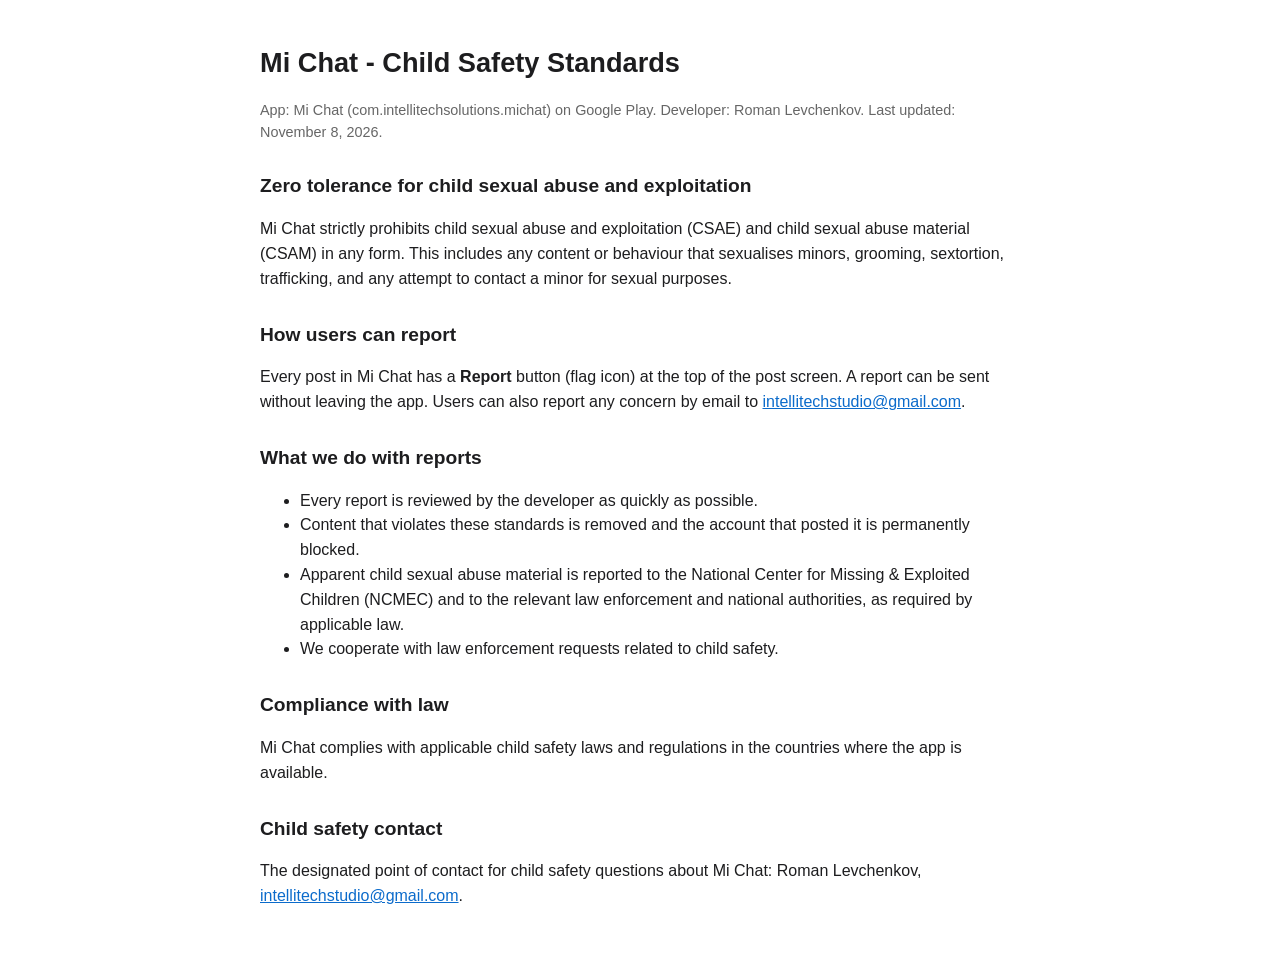
==== michat/child-safety.html @ 2a56e36d "Add Mi Chat child safety standards page Co-Authored-By: Claude Opus 5.5 <noreply@anthropic.com>" ====
<!doctype html>
<html lang="en">
<head>
<meta charset="utf-8">
<meta name="viewport" content="width=device-width, initial-scale=1">
<title>Mi Chat - Child Safety Standards</title>
<style>
  body { font-family: -apple-system, BlinkMacSystemFont, "Segoe UI", Roboto, Arial, sans-serif; max-width: 760px; margin: 0 auto; padding: 24px 16px 48px; line-height: 1.55; color: #1d1d1f; background: #fff; }
  h1 { font-size: 1.7rem; margin-bottom: 4px; }
  h2 { font-size: 1.2rem; margin-top: 28px; }
  .meta { color: #666; font-size: 0.9rem; }
  a { color: #0b6bcb; }
</style>
</head>
<body>
<h1>Mi Chat - Child Safety Standards</h1>
<p class="meta">App: Mi Chat (com.intellitechsolutions.michat) on Google Play. Developer: Roman Levchenkov. Last updated: November 8, 2026.</p>

<h2>Zero tolerance for child sexual abuse and exploitation</h2>
<p>Mi Chat strictly prohibits child sexual abuse and exploitation (CSAE) and child sexual abuse material (CSAM) in any form. This includes any content or behaviour that sexualises minors, grooming, sextortion, trafficking, and any attempt to contact a minor for sexual purposes.</p>

<h2>How users can report</h2>
<p>Every post in Mi Chat has a <strong>Report</strong> button (flag icon) at the top of the post screen. A report can be sent without leaving the app. Users can also report any concern by email to <a href="mailto:intellitechstudio@gmail.com">intellitechstudio@gmail.com</a>.</p>

<h2>What we do with reports</h2>
<ul>
  <li>Every report is reviewed by the developer as quickly as possible.</li>
  <li>Content that violates these standards is removed and the account that posted it is permanently blocked.</li>
  <li>Apparent child sexual abuse material is reported to the National Center for Missing &amp; Exploited Children (NCMEC) and to the relevant law enforcement and national authorities, as required by applicable law.</li>
  <li>We cooperate with law enforcement requests related to child safety.</li>
</ul>

<h2>Compliance with law</h2>
<p>Mi Chat complies with applicable child safety laws and regulations in the countries where the app is available.</p>

<h2>Child safety contact</h2>
<p>The designated point of contact for child safety questions about Mi Chat: Roman Levchenkov, <a href="mailto:intellitechstudio@gmail.com">intellitechstudio@gmail.com</a>.</p>
</body>
</html>
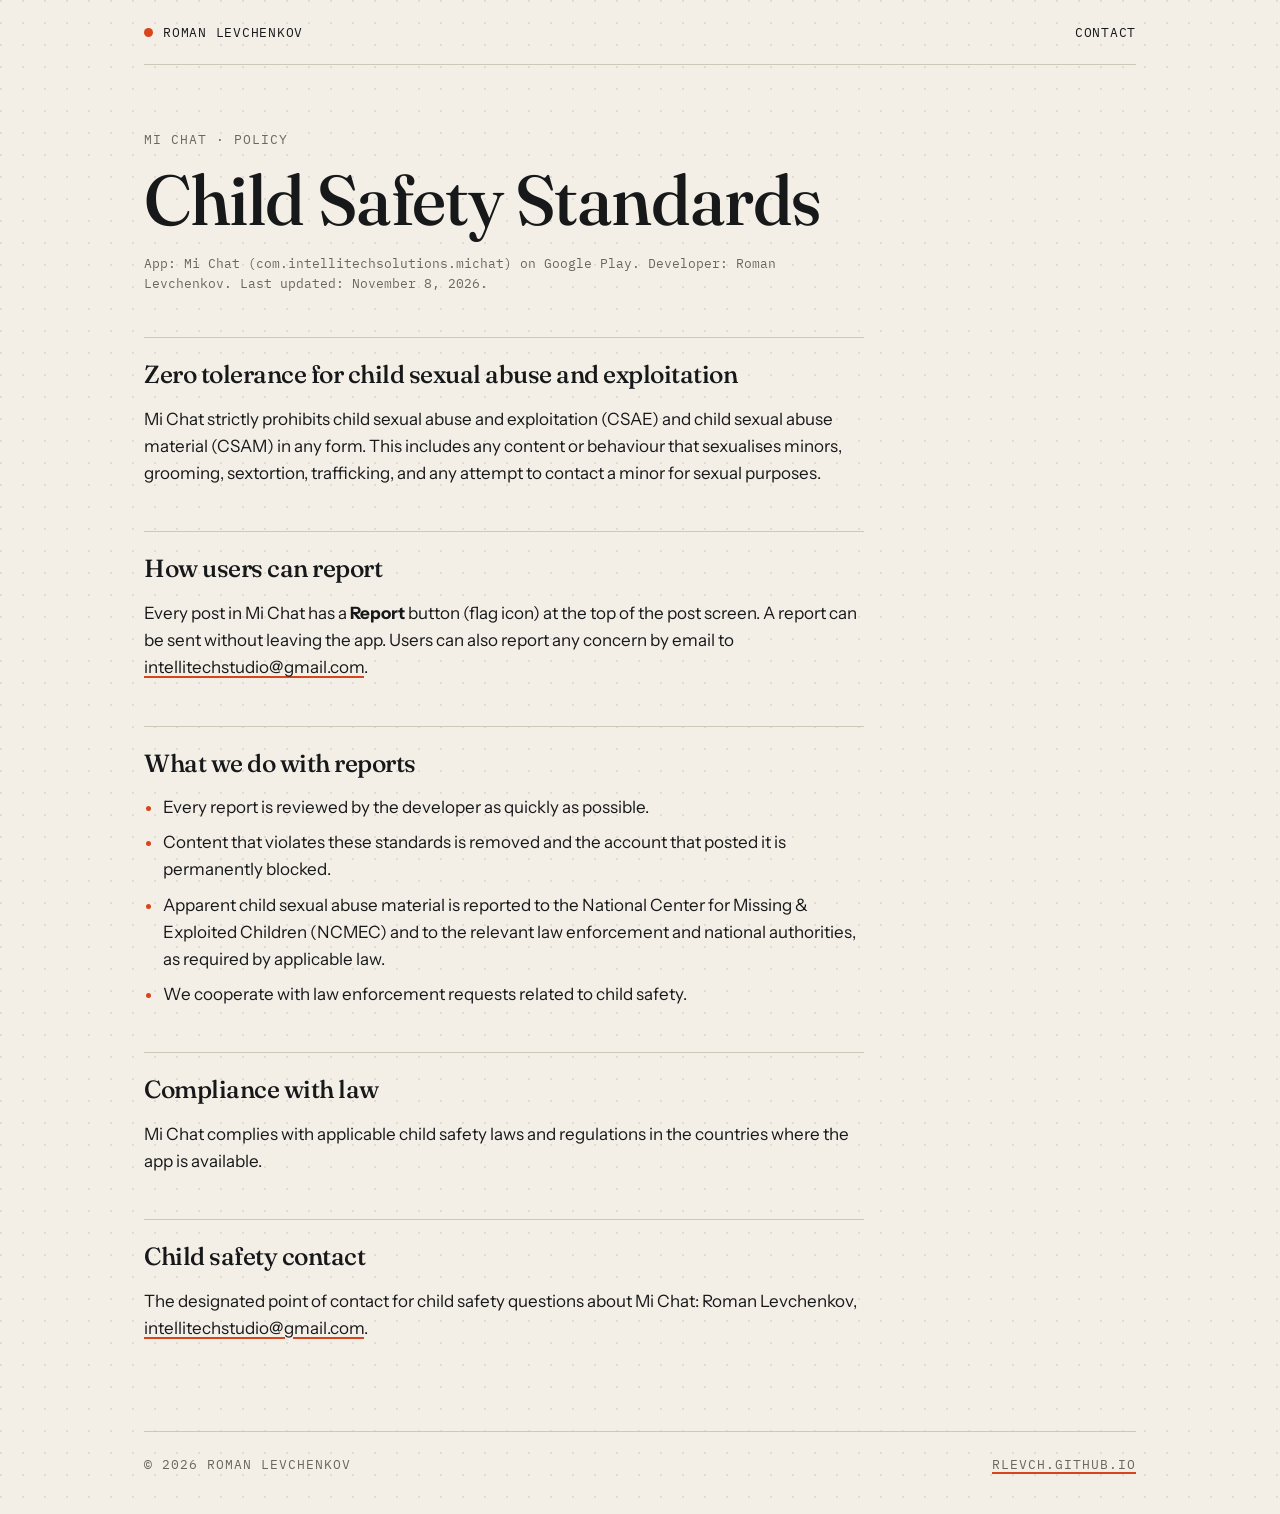
==== commit 78a204ff: "Replace tutorial page with developer landing page, restyle Mi Chat policy Co-Authored-By: Claude Fab" ====
--- a/michat/child-safety.html
+++ b/michat/child-safety.html
@@ -4,17 +4,21 @@
 <meta charset="utf-8">
 <meta name="viewport" content="width=device-width, initial-scale=1">
 <title>Mi Chat - Child Safety Standards</title>
-<style>
-  body { font-family: -apple-system, BlinkMacSystemFont, "Segoe UI", Roboto, Arial, sans-serif; max-width: 760px; margin: 0 auto; padding: 24px 16px 48px; line-height: 1.55; color: #1d1d1f; background: #fff; }
-  h1 { font-size: 1.7rem; margin-bottom: 4px; }
-  h2 { font-size: 1.2rem; margin-top: 28px; }
-  .meta { color: #666; font-size: 0.9rem; }
-  a { color: #0b6bcb; }
-</style>
+<link rel="preconnect" href="https://fonts.googleapis.com">
+<link rel="preconnect" href="https://fonts.gstatic.com" crossorigin>
+<link href="https://fonts.googleapis.com/css2?family=Fraunces:ital,opsz,wght@0,9..144,400;0,9..144,500;1,9..144,400&family=IBM+Plex+Mono:wght@400;500&family=Instrument+Sans:wght@400;500&display=swap" rel="stylesheet">
+<link rel="stylesheet" href="../styles/site.css">
 </head>
 <body>
-<h1>Mi Chat - Child Safety Standards</h1>
-<p class="meta">App: Mi Chat (com.intellitechsolutions.michat) on Google Play. Developer: Roman Levchenkov. Last updated: November 8, 2026.</p>
+<div class="wrap">
+  <header class="top">
+    <a href="../"><span class="dot"></span>Roman Levchenkov</a>
+    <a href="mailto:intellitechstudio@gmail.com">Contact</a>
+  </header>
+  <main class="doc">
+<div class="label">Mi Chat &middot; Policy</div>
+<h1>Child Safety Standards</h1>
+<p class="label" style="text-transform:none;letter-spacing:0">App: Mi Chat (com.intellitechsolutions.michat) on Google Play. Developer: Roman Levchenkov. Last updated: November 8, 2026.</p>
 
 <h2>Zero tolerance for child sexual abuse and exploitation</h2>
 <p>Mi Chat strictly prohibits child sexual abuse and exploitation (CSAE) and child sexual abuse material (CSAM) in any form. This includes any content or behaviour that sexualises minors, grooming, sextortion, trafficking, and any attempt to contact a minor for sexual purposes.</p>
@@ -35,5 +39,11 @@
 
 <h2>Child safety contact</h2>
 <p>The designated point of contact for child safety questions about Mi Chat: Roman Levchenkov, <a href="mailto:intellitechstudio@gmail.com">intellitechstudio@gmail.com</a>.</p>
+  </main>
+  <footer class="foot label">
+    <span>&copy; 2026 Roman Levchenkov</span>
+    <a href="../">rlevch.github.io</a>
+  </footer>
+</div>
 </body>
 </html>
--- a/styles/site.css
+++ b/styles/site.css
@@ -0,0 +1,70 @@
+:root {
+  --paper: #f3efe6;
+  --ink: #17181a;
+  --muted: #6b675e;
+  --rule: #cfc8b8;
+  --accent: #d6451b;
+  --card: #fbf9f3;
+  --display: "Fraunces", Georgia, serif;
+  --body: "Instrument Sans", "Helvetica Neue", sans-serif;
+  --mono: "IBM Plex Mono", ui-monospace, monospace;
+}
+@media (prefers-color-scheme: dark) {
+  :root { --paper: #141412; --ink: #efeadd; --muted: #9a9486; --rule: #34322c; --accent: #ff6a3d; --card: #1b1b18; }
+}
+* { box-sizing: border-box; }
+html { -webkit-text-size-adjust: 100%; }
+body {
+  margin: 0; background: var(--paper); color: var(--ink);
+  font-family: var(--body); font-size: 17px; line-height: 1.6;
+  background-image: radial-gradient(circle at 1px 1px, color-mix(in srgb, var(--ink) 9%, transparent) 1px, transparent 0);
+  background-size: 22px 22px;
+}
+a { color: inherit; text-decoration-color: var(--accent); text-underline-offset: 3px; text-decoration-thickness: 1.5px; }
+a:hover { color: var(--accent); }
+.wrap { max-width: 1040px; margin: 0 auto; padding: 0 24px; }
+.top {
+  display: flex; justify-content: space-between; align-items: center; gap: 16px;
+  padding: 22px 0; border-bottom: 1px solid var(--rule);
+  font-family: var(--mono); font-size: 12.5px; letter-spacing: .06em; text-transform: uppercase;
+}
+.top a { text-decoration: none; }
+.dot { display: inline-block; width: 9px; height: 9px; border-radius: 50%; background: var(--accent); margin-right: 10px; }
+.label { font-family: var(--mono); font-size: 12.5px; letter-spacing: .08em; text-transform: uppercase; color: var(--muted); }
+h1, h2 { font-family: var(--display); font-weight: 500; letter-spacing: -.02em; margin: 0; line-height: 1.15; }
+.hero { padding: 84px 0 72px; }
+.hero h1 { font-size: clamp(3rem, 11vw, 8.2rem); line-height: .92; margin-top: 18px; }
+.hero h1 em { font-style: italic; color: var(--accent); font-weight: 400; }
+.hero p { max-width: 34em; font-size: 1.15rem; margin: 30px 0 0; color: var(--muted); }
+.section { border-top: 1px solid var(--rule); padding: 40px 0 56px; display: grid; grid-template-columns: 200px 1fr; gap: 24px; }
+.apps { list-style: none; margin: 0; padding: 0; }
+.apps li { border-bottom: 1px solid var(--rule); }
+.apps li:first-child { border-top: 1px solid var(--rule); }
+.apps a {
+  display: grid; grid-template-columns: 3.2em 1fr auto; align-items: baseline; gap: 12px;
+  padding: 20px 6px; text-decoration: none; transition: background .2s, padding .2s;
+}
+.apps a:hover { background: var(--card); padding-left: 16px; color: var(--ink); }
+.apps .n { font-family: var(--mono); font-size: 12.5px; color: var(--muted); }
+.apps .t { font-family: var(--display); font-size: clamp(1.5rem, 4vw, 2.2rem); line-height: 1.1; }
+.apps .d { display: block; font-family: var(--body); font-size: .95rem; color: var(--muted); margin-top: 4px; }
+.apps .go { font-family: var(--mono); font-size: 12.5px; text-transform: uppercase; letter-spacing: .06em; color: var(--accent); white-space: nowrap; }
+.mail { font-family: var(--display); font-size: clamp(1.4rem, 4.6vw, 2.6rem); word-break: break-word; }
+.foot { border-top: 1px solid var(--rule); padding: 22px 0 40px; display: flex; justify-content: space-between; flex-wrap: wrap; gap: 10px; }
+/* document pages */
+.doc { padding: 64px 0 72px; max-width: 720px; }
+.doc h1 { font-size: clamp(2.4rem, 7vw, 4.4rem); line-height: 1; margin: 16px 0 18px; }
+.doc h2 { font-size: 1.55rem; margin: 44px 0 10px; padding-top: 22px; border-top: 1px solid var(--rule); }
+.doc ul { padding-left: 1.1em; }
+.doc li { margin: 8px 0; }
+.doc li::marker { color: var(--accent); }
+.rise { animation: rise .7s cubic-bezier(.2,.7,.2,1) both; }
+.rise.d1 { animation-delay: .08s; } .rise.d2 { animation-delay: .18s; } .rise.d3 { animation-delay: .28s; }
+@keyframes rise { from { opacity: 0; transform: translateY(18px); } to { opacity: 1; transform: none; } }
+@media (prefers-reduced-motion: reduce) { .rise { animation: none; } }
+@media (max-width: 700px) {
+  .section { grid-template-columns: 1fr; gap: 14px; padding: 30px 0 40px; }
+  .hero { padding: 52px 0 48px; }
+  .apps a { grid-template-columns: 2.4em 1fr; }
+  .apps .go { grid-column: 2; }
+}
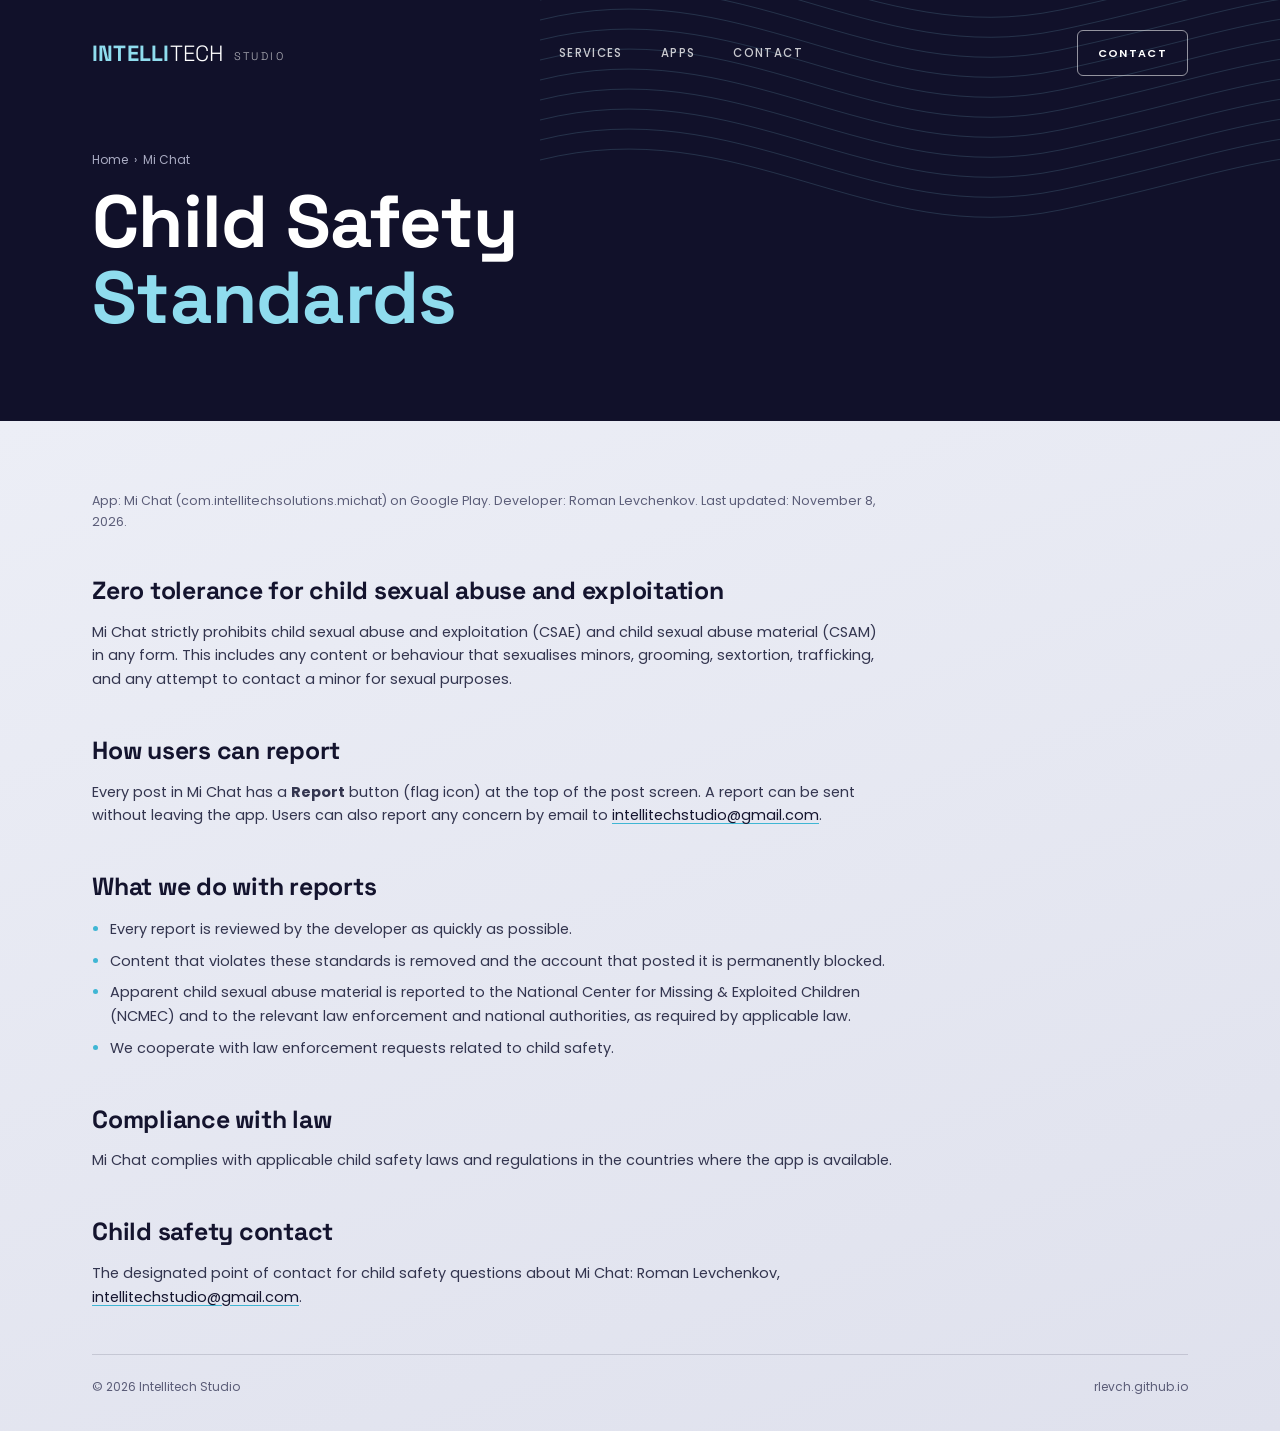
==== commit 0d1bbf2a: "Redesign as Intellitech Studio site in WaveNet-inspired style Co-Authored-By: Claude Fable 5.2 <nore" ====
--- a/michat/child-safety.html
+++ b/michat/child-safety.html
@@ -6,19 +6,31 @@
 <title>Mi Chat - Child Safety Standards</title>
 <link rel="preconnect" href="https://fonts.googleapis.com">
 <link rel="preconnect" href="https://fonts.gstatic.com" crossorigin>
-<link href="https://fonts.googleapis.com/css2?family=Fraunces:ital,opsz,wght@0,9..144,400;0,9..144,500;1,9..144,400&family=IBM+Plex+Mono:wght@400;500&family=Instrument+Sans:wght@400;500&display=swap" rel="stylesheet">
+<link href="https://fonts.googleapis.com/css2?family=Poppins:wght@400;500;600&family=Space+Grotesk:ital,wght@0,300;0,500;0,700&display=swap" rel="stylesheet">
 <link rel="stylesheet" href="../styles/site.css">
 </head>
 <body>
-<div class="wrap">
-  <header class="top">
-    <a href="../"><span class="dot"></span>Roman Levchenkov</a>
-    <a href="mailto:intellitechstudio@gmail.com">Contact</a>
-  </header>
+<section class="pagehead">
+  <div class="wrap">
+    <header class="nav">
+      <a class="logo" href="../"><b>Intelli</b>tech <span>Studio</span></a>
+      <nav class="links">
+        <a href="../#services">Services</a>
+        <a href="../#apps">Apps</a>
+        <a href="../#contact">Contact</a>
+      </nav>
+      <a class="btn plain" href="mailto:intellitechstudio@gmail.com">Contact</a>
+    </header>
+    <div class="title">
+      <div class="crumbs"><a href="../">Home</a> &nbsp;&rsaquo;&nbsp; Mi Chat</div>
+      <h1>Child Safety<br><span class="cy">Standards</span></h1>
+    </div>
+  </div>
+</section>
+<div class="lightband">
+  <div class="wrap">
   <main class="doc">
-<div class="label">Mi Chat &middot; Policy</div>
-<h1>Child Safety Standards</h1>
-<p class="label" style="text-transform:none;letter-spacing:0">App: Mi Chat (com.intellitechsolutions.michat) on Google Play. Developer: Roman Levchenkov. Last updated: November 8, 2026.</p>
+<p class="meta">App: Mi Chat (com.intellitechsolutions.michat) on Google Play. Developer: Roman Levchenkov. Last updated: November 8, 2026.</p>
 
 <h2>Zero tolerance for child sexual abuse and exploitation</h2>
 <p>Mi Chat strictly prohibits child sexual abuse and exploitation (CSAE) and child sexual abuse material (CSAM) in any form. This includes any content or behaviour that sexualises minors, grooming, sextortion, trafficking, and any attempt to contact a minor for sexual purposes.</p>
@@ -40,10 +52,10 @@
 <h2>Child safety contact</h2>
 <p>The designated point of contact for child safety questions about Mi Chat: Roman Levchenkov, <a href="mailto:intellitechstudio@gmail.com">intellitechstudio@gmail.com</a>.</p>
   </main>
-  <footer class="foot label">
-    <span>&copy; 2026 Roman Levchenkov</span>
-    <a href="../">rlevch.github.io</a>
+  <footer>
+    <div class="copy"><span>&copy; 2026 Intellitech Studio</span><a href="../">rlevch.github.io</a></div>
   </footer>
+  </div>
 </div>
 </body>
 </html>
--- a/styles/site.css
+++ b/styles/site.css
@@ -1,70 +1,151 @@
+/* Visual style adapted from the free "WaveNet - IT Solutions & Technology" template by Peterdraw (UI8 freebies). */
 :root {
-  --paper: #f3efe6;
-  --ink: #17181a;
-  --muted: #6b675e;
-  --rule: #cfc8b8;
-  --accent: #d6451b;
-  --card: #fbf9f3;
-  --display: "Fraunces", Georgia, serif;
-  --body: "Instrument Sans", "Helvetica Neue", sans-serif;
-  --mono: "IBM Plex Mono", ui-monospace, monospace;
-}
-@media (prefers-color-scheme: dark) {
-  :root { --paper: #141412; --ink: #efeadd; --muted: #9a9486; --rule: #34322c; --accent: #ff6a3d; --card: #1b1b18; }
+  --navy: #11112a;
+  --navy-2: #191a38;
+  --ink: #14142e;
+  --cyan: #8fdcee;
+  --light: #dfe1ed;
+  --light-2: #eceef6;
+  --card-a: #5a5b70;
+  --card-b: #34354d;
+  --muted: #a9abc2;
+  --muted-d: #5b5d78;
+  --display: "Space Grotesk", "Helvetica Neue", Arial, sans-serif;
+  --body: "Poppins", "Helvetica Neue", Arial, sans-serif;
+  --waves: url("data:image/svg+xml,%3Csvg xmlns='http://www.w3.org/2000/svg' width='900' height='520' viewBox='0 0 900 520' fill='none' stroke='%238fdcee' stroke-opacity='.16' stroke-width='1'%3E%3Cpath d='M0 60C200 10 330 150 520 110S800 20 900 90'/%3E%3Cpath d='M0 80C200 30 330 170 520 130S800 40 900 110'/%3E%3Cpath d='M0 100C200 50 330 190 520 150S800 60 900 130'/%3E%3Cpath d='M0 120C200 70 330 210 520 170S800 80 900 150'/%3E%3Cpath d='M0 140C200 90 330 230 520 190S800 100 900 170'/%3E%3Cpath d='M0 160C200 110 330 250 520 210S800 120 900 190'/%3E%3Cpath d='M0 180C200 130 330 270 520 230S800 140 900 210'/%3E%3Cpath d='M0 200C200 150 330 290 520 250S800 160 900 230'/%3E%3Cpath d='M0 220C200 170 330 310 520 270S800 180 900 250'/%3E%3Cpath d='M0 240C200 190 330 330 520 290S800 200 900 270'/%3E%3Cpath d='M0 260C200 210 330 350 520 310S800 220 900 290'/%3E%3Cpath d='M0 280C200 230 330 370 520 330S800 240 900 310'/%3E%3C/svg%3E");
 }
 * { box-sizing: border-box; }
-html { -webkit-text-size-adjust: 100%; }
-body {
-  margin: 0; background: var(--paper); color: var(--ink);
-  font-family: var(--body); font-size: 17px; line-height: 1.6;
-  background-image: radial-gradient(circle at 1px 1px, color-mix(in srgb, var(--ink) 9%, transparent) 1px, transparent 0);
-  background-size: 22px 22px;
+html { -webkit-text-size-adjust: 100%; scroll-behavior: smooth; }
+body { margin: 0; background: var(--navy); color: #fff; font-family: var(--body); font-size: 15.5px; line-height: 1.65; }
+a { color: inherit; text-decoration: none; }
+.wrap { max-width: 1160px; margin: 0 auto; padding: 0 32px; }
+h1, h2, h3 { font-family: var(--display); font-weight: 700; margin: 0; letter-spacing: -.01em; }
+em { font-style: italic; font-weight: 300; }
+.cy { color: var(--cyan); }
+
+/* decorative 3D shapes */
+.ball { position: absolute; border-radius: 50%; background: radial-gradient(circle at 32% 28%, #fff 0, #e9eaf2 38%, #9ea1b8 100%); box-shadow: 0 10px 24px rgba(0,0,0,.28); }
+.ring { position: absolute; width: 62px; height: 40px; border-radius: 50%; transform: rotate(-24deg);
+  background: radial-gradient(ellipse at 50% 50%, transparent 0 27%, #b9bccf 29%, #fff 46%, #eceef6 62%, #a3a6bd 100%); box-shadow: 0 12px 26px rgba(0,0,0,.3); }
+
+/* nav */
+.nav { display: flex; align-items: center; justify-content: space-between; padding: 30px 0; position: relative; z-index: 2; }
+.logo { font-family: var(--display); font-size: 22px; letter-spacing: .01em; font-weight: 300; text-transform: uppercase; }
+.logo b { font-weight: 700; color: var(--cyan); }
+.logo span { font-size: .5em; letter-spacing: .22em; opacity: .7; margin-left: .35em; vertical-align: .12em; }
+.nav .links { display: flex; gap: 38px; font-size: 11.5px; letter-spacing: .12em; text-transform: uppercase; font-weight: 500; }
+.nav .links a { opacity: .78; transition: opacity .2s, color .2s; }
+.nav .links a:hover { opacity: 1; color: var(--cyan); }
+.btn { display: inline-flex; align-items: center; gap: 22px; border: 1px solid rgba(255,255,255,.55); border-radius: 6px; padding: 13px 20px; font-size: 11px; letter-spacing: .12em; text-transform: uppercase; font-weight: 600; transition: background .2s, color .2s, border-color .2s; white-space: nowrap; }
+.btn::after { content: ""; width: 44px; height: 9px; background: linear-gradient(currentColor, currentColor) left center / 100% 1px no-repeat; clip-path: polygon(0 0, 100% 0, 100% 100%, 0 100%); -webkit-mask: linear-gradient(#000,#000); position: relative; }
+.btn.plain::after { display: none; }
+.btn:hover { background: var(--cyan); color: var(--ink); border-color: var(--cyan); }
+.btn.solid { background: #fff; color: var(--ink); border-color: #fff; }
+.btn.solid:hover { background: var(--cyan); border-color: var(--cyan); }
+.btn.dark { border-color: rgba(20,20,46,.55); color: var(--ink); }
+.btn.dark:hover { background: var(--ink); color: #fff; border-color: var(--ink); }
+
+/* hero */
+.hero { position: relative; overflow: hidden; background: var(--navy) var(--waves) right -60px top -40px / 900px auto no-repeat; }
+.hero .inner { position: relative; padding: 70px 0 110px; }
+.hero h1 { font-size: clamp(3rem, 9.2vw, 7.4rem); line-height: .98; text-transform: uppercase; letter-spacing: -.02em; }
+.hero h1 .o { display: inline-block; width: 1.02em; height: .69em; border: .085em solid #fff; border-radius: .26em; vertical-align: -.02em; margin: 0 .03em 0 .05em; }
+.hero h1 .l2 { display: block; }
+.hero .side { position: absolute; right: 0; top: 96px; width: 190px; font-size: 13px; line-height: 1.6; color: #d7d9ea; }
+.hero .side .btn { margin-top: 22px; }
+.belief { margin: 110px 0 0 9%; }
+.belief h2 { font-size: clamp(1.7rem, 4.2vw, 3rem); line-height: 1.22; }
+.belief .note { display: flex; align-items: center; justify-content: space-between; gap: 28px; margin-top: 46px; flex-wrap: wrap; }
+.belief .note p { margin: 0; max-width: 520px; padding-left: 22px; border-left: 3px solid var(--cyan); font-size: 13.5px; color: #d7d9ea; }
+
+/* services */
+.services { padding: 0 0 120px; position: relative; }
+.services h2, .head h2 { font-size: clamp(2rem, 4.6vw, 3.1rem); margin-bottom: 34px; }
+.grid { display: grid; grid-template-columns: repeat(3, 1fr); gap: 16px; }
+.svc { position: relative; min-height: 250px; padding: 28px 26px 26px; border-radius: 10px; background: linear-gradient(180deg, var(--card-a), var(--card-b)); display: flex; flex-direction: column; transition: background .25s, transform .25s, box-shadow .25s; }
+.svc:hover, .svc.on { background: var(--cyan); color: var(--ink); transform: translateY(-6px); box-shadow: 0 0 38px rgba(143,220,238,.45); }
+.svc svg { width: 44px; height: 44px; stroke: currentColor; fill: none; stroke-width: 1.4; }
+.svc h3 { font-size: 23px; line-height: 1.18; margin-top: auto; }
+.svc p { margin: 12px 0 0; font-size: 12.5px; line-height: 1.55; opacity: .86; }
+
+/* light section */
+.lightband { background: linear-gradient(160deg, var(--light-2), var(--light)); color: var(--ink); position: relative; overflow: hidden; }
+.apps { display: grid; grid-template-columns: 1.25fr 1fr; gap: 70px; align-items: center; padding: 120px 0; position: relative; }
+.stack { display: grid; grid-template-columns: 1fr 1fr; gap: 16px; }
+.app { display: flex; flex-direction: column; justify-content: space-between; min-height: 170px; padding: 26px 26px 24px; border-radius: 10px; background: rgba(255,255,255,.55); box-shadow: 0 18px 40px rgba(60,64,110,.10); font-family: var(--display); font-weight: 700; font-size: 24px; line-height: 1.15; transition: background .25s, color .25s, transform .25s; }
+.app small { display: block; font-family: var(--body); font-weight: 400; font-size: 12.5px; line-height: 1.5; color: var(--muted-d); margin-top: 10px; transition: color .25s; }
+.app .go { font-family: var(--body); font-size: 10.5px; letter-spacing: .12em; text-transform: uppercase; font-weight: 600; margin-top: 22px; }
+.app:hover { background: var(--ink); color: #fff; transform: translateY(-6px); }
+.app:hover small { color: var(--muted); }
+.app:nth-child(2) { margin-top: 56px; }
+.app:nth-child(3) { margin-top: -56px; }
+.head p { margin: 0 0 28px; font-size: 13.5px; color: var(--muted-d); max-width: 380px; }
+
+/* why */
+.why { padding: 110px 0; text-align: center; }
+.why h2 { font-size: clamp(2rem, 4.6vw, 3.1rem); margin-bottom: 60px; }
+.cols { display: grid; grid-template-columns: repeat(4, 1fr); gap: 34px; text-align: left; }
+.cols svg { width: 70px; height: 70px; stroke: var(--cyan); fill: none; stroke-width: .7; opacity: .9; }
+.cols h3 { font-size: 19px; margin: 22px 0 8px; text-transform: lowercase; }
+.cols p { margin: 0; font-size: 12.5px; color: #c9cbe0; }
+
+/* documents + cta + footer */
+.docs { padding: 100px 0 40px; }
+.docrow { display: flex; justify-content: space-between; align-items: center; gap: 24px; padding: 30px 30px; border-radius: 10px; background: rgba(255,255,255,.55); box-shadow: 0 18px 40px rgba(60,64,110,.10); transition: background .25s, color .25s; }
+.docrow b { font-family: var(--display); font-size: clamp(1.25rem, 3vw, 1.75rem); line-height: 1.2; }
+.docrow span { font-size: 12.5px; color: var(--muted-d); display: block; margin-top: 6px; transition: color .25s; }
+.docrow:hover { background: var(--ink); color: #fff; }
+.docrow:hover span { color: var(--muted); }
+.docrow i { font-style: normal; font-size: 26px; }
+.cta { margin: 60px 0 0; border-radius: 14px; padding: 60px 56px; color: #fff; background: #0e0e22 var(--waves) right -120px bottom -160px / 900px auto no-repeat; display: flex; justify-content: space-between; align-items: flex-end; gap: 32px; flex-wrap: wrap; }
+.cta h2 { font-size: clamp(1.9rem, 4.6vw, 3.2rem); line-height: 1.12; max-width: 12em; }
+.foot { display: grid; grid-template-columns: 1.4fr 1fr 1.3fr; gap: 40px; padding: 80px 0 60px; }
+.foot .logo { color: var(--ink); font-size: 34px; }
+.foot .logo b { color: var(--ink); }
+.foot h4 { font-family: var(--display); font-size: 19px; margin: 0 0 16px; }
+.foot a, .foot p { display: block; margin: 0 0 9px; font-size: 13px; color: var(--muted-d); }
+.foot a:hover { color: var(--ink); }
+.copy { border-top: 1px solid rgba(20,20,46,.14); padding: 22px 0 34px; font-size: 12px; color: var(--muted-d); display: flex; justify-content: space-between; flex-wrap: wrap; gap: 8px; }
+
+/* document page */
+.pagehead { position: relative; overflow: hidden; background: var(--navy) var(--waves) right -160px top -120px / 900px auto no-repeat; }
+.pagehead .title { padding: 44px 0 84px; }
+.crumbs { font-size: 12px; color: var(--muted); margin-bottom: 14px; }
+.crumbs a:hover { color: var(--cyan); }
+.pagehead h1 { font-size: clamp(2.4rem, 6.6vw, 4.6rem); line-height: 1.04; }
+.doc { max-width: 800px; padding: 70px 0 30px; }
+.doc .meta { font-size: 12.5px; color: var(--muted-d); margin: 0 0 12px; }
+.doc h2 { font-size: 1.55rem; line-height: 1.2; margin: 44px 0 12px; }
+.doc p, .doc li { font-size: 14.5px; color: #33354f; }
+.doc ul { padding-left: 1.15em; }
+.doc li { margin: 8px 0; }
+.doc li::marker { color: #3fb6d4; }
+.doc a { color: var(--ink); text-decoration: underline; text-decoration-color: #3fb6d4; text-underline-offset: 3px; }
+
+.rise { animation: rise .8s cubic-bezier(.2,.7,.2,1) both; }
+.rise.d1 { animation-delay: .1s; } .rise.d2 { animation-delay: .22s; }
+@keyframes rise { from { transform: translateY(22px); } to { transform: none; } }
+.float { animation: float 7s ease-in-out infinite; }
+@keyframes float { 50% { translate: 0 -12px; } }
+@media (prefers-reduced-motion: reduce) { .rise, .float { animation: none; } }
+
+@media (max-width: 960px) {
+  .grid, .cols { grid-template-columns: 1fr 1fr; }
+  .apps { grid-template-columns: 1fr; gap: 40px; padding: 80px 0; }
+  .apps .head { order: -1; }
+  .hero .side { position: static; width: auto; max-width: 300px; margin-top: 28px; }
+  .belief { margin-left: 0; margin-top: 70px; }
+  .foot { grid-template-columns: 1fr 1fr; }
 }
-a { color: inherit; text-decoration-color: var(--accent); text-underline-offset: 3px; text-decoration-thickness: 1.5px; }
-a:hover { color: var(--accent); }
-.wrap { max-width: 1040px; margin: 0 auto; padding: 0 24px; }
-.top {
-  display: flex; justify-content: space-between; align-items: center; gap: 16px;
-  padding: 22px 0; border-bottom: 1px solid var(--rule);
-  font-family: var(--mono); font-size: 12.5px; letter-spacing: .06em; text-transform: uppercase;
+@media (max-width: 620px) {
+  .wrap { padding: 0 20px; }
+  .nav .links { display: none; }
+  .hero .inner { padding: 36px 0 70px; }
+  .grid, .cols, .stack, .foot { grid-template-columns: 1fr; }
+  .app:nth-child(2), .app:nth-child(3) { margin-top: 0; }
+  .svc { min-height: 210px; }
+  .services { padding-bottom: 80px; }
+  .why { padding: 80px 0; }
+  .cta { padding: 40px 26px; }
+  .docrow { padding: 24px 22px; }
 }
-.top a { text-decoration: none; }
-.dot { display: inline-block; width: 9px; height: 9px; border-radius: 50%; background: var(--accent); margin-right: 10px; }
-.label { font-family: var(--mono); font-size: 12.5px; letter-spacing: .08em; text-transform: uppercase; color: var(--muted); }
-h1, h2 { font-family: var(--display); font-weight: 500; letter-spacing: -.02em; margin: 0; line-height: 1.15; }
-.hero { padding: 84px 0 72px; }
-.hero h1 { font-size: clamp(3rem, 11vw, 8.2rem); line-height: .92; margin-top: 18px; }
-.hero h1 em { font-style: italic; color: var(--accent); font-weight: 400; }
-.hero p { max-width: 34em; font-size: 1.15rem; margin: 30px 0 0; color: var(--muted); }
-.section { border-top: 1px solid var(--rule); padding: 40px 0 56px; display: grid; grid-template-columns: 200px 1fr; gap: 24px; }
-.apps { list-style: none; margin: 0; padding: 0; }
-.apps li { border-bottom: 1px solid var(--rule); }
-.apps li:first-child { border-top: 1px solid var(--rule); }
-.apps a {
-  display: grid; grid-template-columns: 3.2em 1fr auto; align-items: baseline; gap: 12px;
-  padding: 20px 6px; text-decoration: none; transition: background .2s, padding .2s;
-}
-.apps a:hover { background: var(--card); padding-left: 16px; color: var(--ink); }
-.apps .n { font-family: var(--mono); font-size: 12.5px; color: var(--muted); }
-.apps .t { font-family: var(--display); font-size: clamp(1.5rem, 4vw, 2.2rem); line-height: 1.1; }
-.apps .d { display: block; font-family: var(--body); font-size: .95rem; color: var(--muted); margin-top: 4px; }
-.apps .go { font-family: var(--mono); font-size: 12.5px; text-transform: uppercase; letter-spacing: .06em; color: var(--accent); white-space: nowrap; }
-.mail { font-family: var(--display); font-size: clamp(1.4rem, 4.6vw, 2.6rem); word-break: break-word; }
-.foot { border-top: 1px solid var(--rule); padding: 22px 0 40px; display: flex; justify-content: space-between; flex-wrap: wrap; gap: 10px; }
-/* document pages */
-.doc { padding: 64px 0 72px; max-width: 720px; }
-.doc h1 { font-size: clamp(2.4rem, 7vw, 4.4rem); line-height: 1; margin: 16px 0 18px; }
-.doc h2 { font-size: 1.55rem; margin: 44px 0 10px; padding-top: 22px; border-top: 1px solid var(--rule); }
-.doc ul { padding-left: 1.1em; }
-.doc li { margin: 8px 0; }
-.doc li::marker { color: var(--accent); }
-.rise { animation: rise .7s cubic-bezier(.2,.7,.2,1) both; }
-.rise.d1 { animation-delay: .08s; } .rise.d2 { animation-delay: .18s; } .rise.d3 { animation-delay: .28s; }
-@keyframes rise { from { opacity: 0; transform: translateY(18px); } to { opacity: 1; transform: none; } }
-@media (prefers-reduced-motion: reduce) { .rise { animation: none; } }
-@media (max-width: 700px) {
-  .section { grid-template-columns: 1fr; gap: 14px; padding: 30px 0 40px; }
-  .hero { padding: 52px 0 48px; }
-  .apps a { grid-template-columns: 2.4em 1fr; }
-  .apps .go { grid-column: 2; }
-}
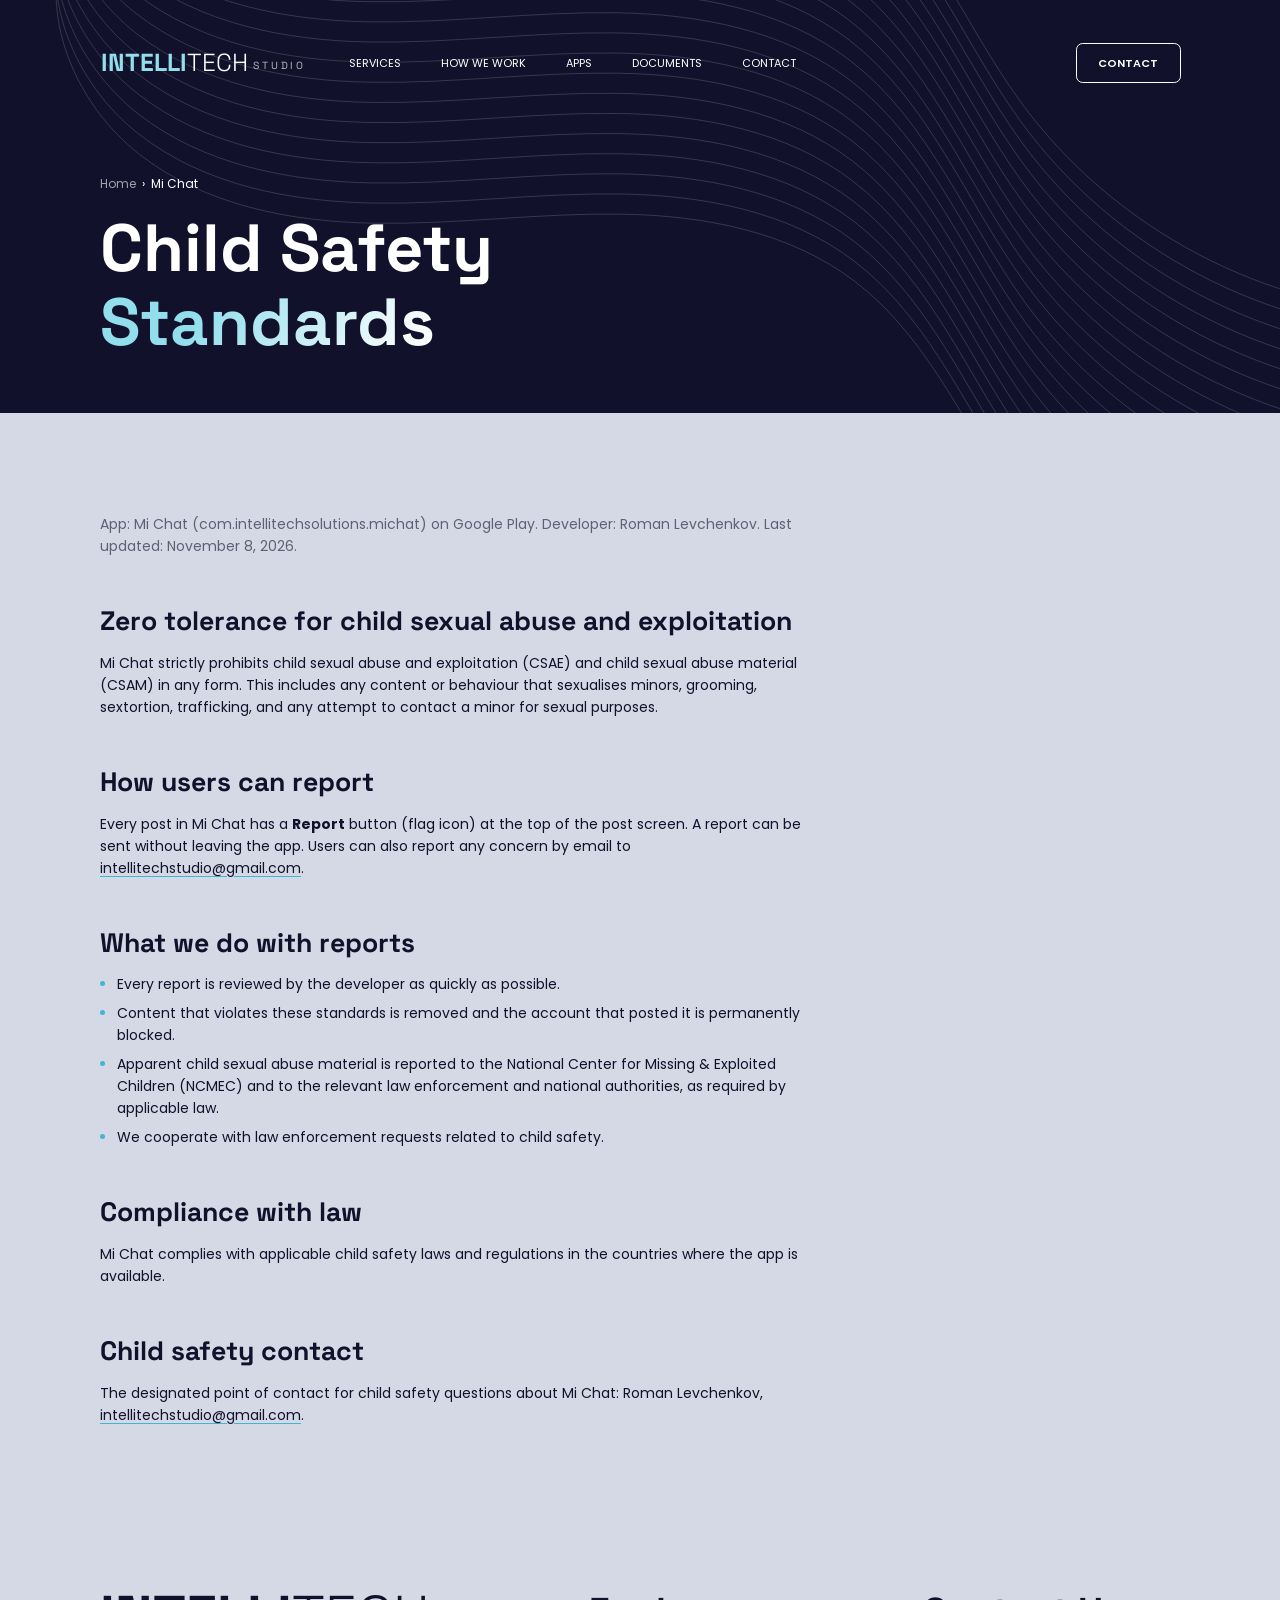
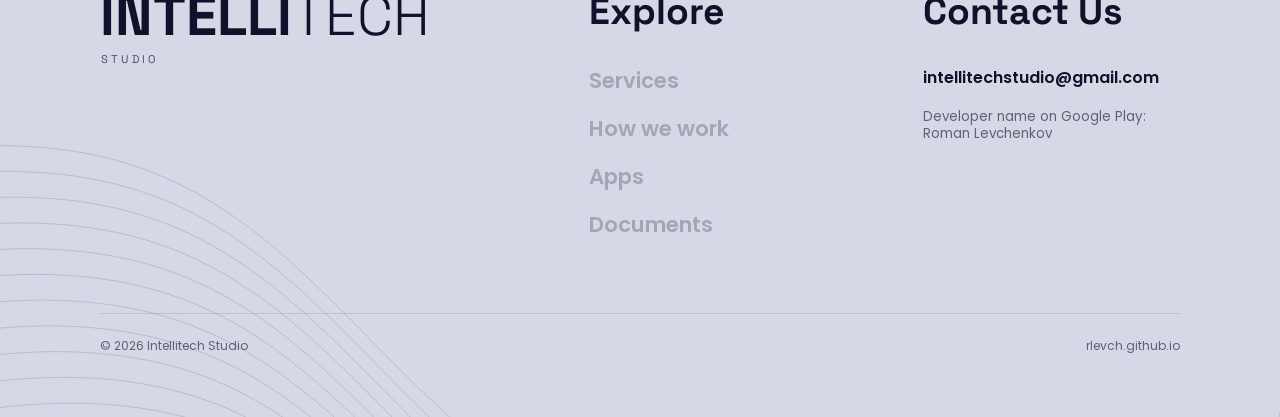
==== commit 3c76593b: "Rebuild Intellitech Studio site from the WaveNet Figma template Exact tokens, layout and SVG assets " ====
--- a/michat/child-safety.html
+++ b/michat/child-safety.html
@@ -6,29 +6,30 @@
 <title>Mi Chat - Child Safety Standards</title>
 <link rel="preconnect" href="https://fonts.googleapis.com">
 <link rel="preconnect" href="https://fonts.gstatic.com" crossorigin>
-<link href="https://fonts.googleapis.com/css2?family=Poppins:wght@400;500;600&family=Space+Grotesk:ital,wght@0,300;0,500;0,700&display=swap" rel="stylesheet">
+<link href="https://fonts.googleapis.com/css2?family=Poppins:ital,wght@0,400;0,600;1,300&family=Space+Grotesk:wght@300;400;700&display=swap" rel="stylesheet">
 <link rel="stylesheet" href="../styles/site.css">
 </head>
 <body>
-<section class="pagehead">
-  <div class="wrap">
+<div class="page">
+  <section class="pagehead">
+    <div class="waves"><img src="../assets/hero-waves.svg" alt=""></div>
     <header class="nav">
-      <a class="logo" href="../"><b>Intelli</b>tech <span>Studio</span></a>
+      <a class="logo" href="../"><b>Intelli</b>tech<small>Studio</small></a>
       <nav class="links">
         <a href="../#services">Services</a>
+        <a href="../#how">How we work</a>
         <a href="../#apps">Apps</a>
+        <a href="../#documents">Documents</a>
         <a href="../#contact">Contact</a>
       </nav>
-      <a class="btn plain" href="mailto:intellitechstudio@gmail.com">Contact</a>
+      <a class="btn small" href="mailto:intellitechstudio@gmail.com">Contact</a>
     </header>
     <div class="title">
       <div class="crumbs"><a href="../">Home</a> &nbsp;&rsaquo;&nbsp; Mi Chat</div>
-      <h1>Child Safety<br><span class="cy">Standards</span></h1>
+      <h1>Child Safety<br><span class="gr">Standards</span></h1>
     </div>
-  </div>
-</section>
-<div class="lightband">
-  <div class="wrap">
+  </section>
+  <div class="light">
   <main class="doc">
 <p class="meta">App: Mi Chat (com.intellitechsolutions.michat) on Google Play. Developer: Roman Levchenkov. Last updated: November 8, 2026.</p>
 
@@ -52,10 +53,24 @@
 <h2>Child safety contact</h2>
 <p>The designated point of contact for child safety questions about Mi Chat: Roman Levchenkov, <a href="mailto:intellitechstudio@gmail.com">intellitechstudio@gmail.com</a>.</p>
   </main>
-  <footer>
-    <div class="copy"><span>&copy; 2026 Intellitech Studio</span><a href="../">rlevch.github.io</a></div>
+  </div>
+  <footer class="light footer">
+    <img class="fw" src="../assets/footer-waves.svg" alt="">
+    <div><a class="logo" href="../"><b>Intelli</b>tech<small>Studio</small></a></div>
+    <div class="col">
+      <h3>Explore</h3>
+      <a href="../#services">Services</a>
+      <a href="../#how">How we work</a>
+      <a href="../#apps">Apps</a>
+      <a href="../#documents">Documents</a>
+    </div>
+    <div class="col">
+      <h3>Contact Us</h3>
+      <a class="mailto" href="mailto:intellitechstudio@gmail.com">intellitechstudio@gmail.com</a>
+      <span>Developer name on Google Play: Roman Levchenkov</span>
+    </div>
+    <div class="copy"><span>&copy; 2026 Intellitech Studio</span><span>rlevch.github.io</span></div>
   </footer>
-  </div>
 </div>
 </body>
 </html>
--- a/styles/site.css
+++ b/styles/site.css
@@ -1,151 +1,231 @@
-/* Visual style adapted from the free "WaveNet - IT Solutions & Technology" template by Peterdraw (UI8 freebies). */
+/* Built from the free "WaveNet - IT Solutions & Technology" Figma template by Peterdraw (UI8 freebies):
+   Homepage v3. Tokens: Dark Blue #11112B, Light Blue #92DEED, Light Gray #D5D9E5, Space Grotesk + Poppins. */
 :root {
-  --navy: #11112a;
-  --navy-2: #191a38;
-  --ink: #14142e;
-  --cyan: #8fdcee;
-  --light: #dfe1ed;
-  --light-2: #eceef6;
-  --card-a: #5a5b70;
-  --card-b: #34354d;
-  --muted: #a9abc2;
-  --muted-d: #5b5d78;
+  --u: calc(min(100vw, 1920px) / 1920);
+  --navy: #11112b; --cyan: #92deed; --light: #d5d9e5;
+  --grad: linear-gradient(118deg, rgb(146,222,237) 30.1%, rgb(255,255,255) 94.6%);
+  --glass: linear-gradient(to bottom, rgba(255,255,255,.3), rgba(255,255,255,.1));
   --display: "Space Grotesk", "Helvetica Neue", Arial, sans-serif;
   --body: "Poppins", "Helvetica Neue", Arial, sans-serif;
-  --waves: url("data:image/svg+xml,%3Csvg xmlns='http://www.w3.org/2000/svg' width='900' height='520' viewBox='0 0 900 520' fill='none' stroke='%238fdcee' stroke-opacity='.16' stroke-width='1'%3E%3Cpath d='M0 60C200 10 330 150 520 110S800 20 900 90'/%3E%3Cpath d='M0 80C200 30 330 170 520 130S800 40 900 110'/%3E%3Cpath d='M0 100C200 50 330 190 520 150S800 60 900 130'/%3E%3Cpath d='M0 120C200 70 330 210 520 170S800 80 900 150'/%3E%3Cpath d='M0 140C200 90 330 230 520 190S800 100 900 170'/%3E%3Cpath d='M0 160C200 110 330 250 520 210S800 120 900 190'/%3E%3Cpath d='M0 180C200 130 330 270 520 230S800 140 900 210'/%3E%3Cpath d='M0 200C200 150 330 290 520 250S800 160 900 230'/%3E%3Cpath d='M0 220C200 170 330 310 520 270S800 180 900 250'/%3E%3Cpath d='M0 240C200 190 330 330 520 290S800 200 900 270'/%3E%3Cpath d='M0 260C200 210 330 350 520 310S800 220 900 290'/%3E%3Cpath d='M0 280C200 230 330 370 520 330S800 240 900 310'/%3E%3C/svg%3E");
 }
 * { box-sizing: border-box; }
-html { -webkit-text-size-adjust: 100%; scroll-behavior: smooth; }
-body { margin: 0; background: var(--navy); color: #fff; font-family: var(--body); font-size: 15.5px; line-height: 1.65; }
+html { scroll-behavior: smooth; -webkit-text-size-adjust: 100%; }
+body { margin: 0; background: var(--navy); color: #fff; font-family: var(--body); font-size: max(14px, calc(20 * var(--u))); line-height: max(22px, calc(30 * var(--u))); overflow-x: hidden; }
 a { color: inherit; text-decoration: none; }
-.wrap { max-width: 1160px; margin: 0 auto; padding: 0 32px; }
-h1, h2, h3 { font-family: var(--display); font-weight: 700; margin: 0; letter-spacing: -.01em; }
-em { font-style: italic; font-weight: 300; }
-.cy { color: var(--cyan); }
-
-/* decorative 3D shapes */
-.ball { position: absolute; border-radius: 50%; background: radial-gradient(circle at 32% 28%, #fff 0, #e9eaf2 38%, #9ea1b8 100%); box-shadow: 0 10px 24px rgba(0,0,0,.28); }
-.ring { position: absolute; width: 62px; height: 40px; border-radius: 50%; transform: rotate(-24deg);
-  background: radial-gradient(ellipse at 50% 50%, transparent 0 27%, #b9bccf 29%, #fff 46%, #eceef6 62%, #a3a6bd 100%); box-shadow: 0 12px 26px rgba(0,0,0,.3); }
+p { margin: 0; }
+.page { position: relative; max-width: 1920px; margin: 0 auto; overflow: hidden; }
+h1, h2, h3 { font-family: var(--display); font-weight: 700; margin: 0; }
+.it { font-family: var(--body); font-weight: 300; font-style: italic; }
+.gr { background: var(--grad); -webkit-background-clip: text; background-clip: text; color: transparent; }
+.h3 { font-size: calc(100 * var(--u)); line-height: calc(110 * var(--u)); }
+.h5 { font-size: calc(56 * var(--u)); line-height: 1.276; }
+
+/* placeholders for the template's 3D renders */
+.ball { position: absolute; border-radius: 50%; background: radial-gradient(circle at 32% 28%, #fff 0, #e9eaf2 38%, #9ea1b8 100%); box-shadow: 0 calc(14 * var(--u)) calc(34 * var(--u)) rgba(0,0,0,.28); }
+.ring { position: absolute; border-radius: 50%; transform: rotate(-24deg);
+  background: radial-gradient(ellipse at 50% 50%, transparent 0 27%, #b9bccf 29%, #fff 46%, #eceef6 62%, #a3a6bd 100%); box-shadow: 0 calc(16 * var(--u)) calc(36 * var(--u)) rgba(0,0,0,.3); }
+.float { animation: float 7s ease-in-out infinite; }
+@keyframes float { 50% { translate: 0 -10px; } }
+@media (prefers-reduced-motion: reduce) { .float { animation: none; } }
+
+/* buttons */
+.btn { display: inline-flex; align-items: center; justify-content: space-between; gap: calc(40 * var(--u)); height: calc(80 * var(--u)); min-height: 46px; padding: 0 calc(48 * var(--u)); border: 1px solid #fff; border-radius: calc(15 * var(--u)); background: var(--navy); color: #fff; font-weight: 600; font-size: max(11px, calc(16 * var(--u))); line-height: 1.6; text-transform: uppercase; white-space: nowrap; transition: background .2s, color .2s, border-color .2s; }
+.btn img { width: calc(101 * var(--u)); min-width: 50px; height: auto; transition: filter .2s, transform .2s; }
+.btn:hover { background: var(--cyan); border-color: var(--cyan); color: var(--navy); }
+.btn:hover img { filter: invert(1); transform: translateX(4px); }
+.btn.wide { width: calc(337 * var(--u)); min-width: 200px; }
+.btn.tall { height: calc(90 * var(--u)); }
+.btn.small { height: calc(58 * var(--u)); min-height: 40px; padding: 0 calc(32 * var(--u)); border-radius: calc(10 * var(--u)); }
 
 /* nav */
-.nav { display: flex; align-items: center; justify-content: space-between; padding: 30px 0; position: relative; z-index: 2; }
-.logo { font-family: var(--display); font-size: 22px; letter-spacing: .01em; font-weight: 300; text-transform: uppercase; }
+.nav { position: relative; z-index: 3; display: flex; align-items: center; padding: calc(65 * var(--u)) calc(149 * var(--u)) 0 calc(151 * var(--u)); }
+.logo { font-family: var(--display); font-weight: 300; font-size: max(20px, calc(37 * var(--u))); line-height: 1; text-transform: uppercase; white-space: nowrap; }
 .logo b { font-weight: 700; color: var(--cyan); }
-.logo span { font-size: .5em; letter-spacing: .22em; opacity: .7; margin-left: .35em; vertical-align: .12em; }
-.nav .links { display: flex; gap: 38px; font-size: 11.5px; letter-spacing: .12em; text-transform: uppercase; font-weight: 500; }
-.nav .links a { opacity: .78; transition: opacity .2s, color .2s; }
-.nav .links a:hover { opacity: 1; color: var(--cyan); }
-.btn { display: inline-flex; align-items: center; gap: 22px; border: 1px solid rgba(255,255,255,.55); border-radius: 6px; padding: 13px 20px; font-size: 11px; letter-spacing: .12em; text-transform: uppercase; font-weight: 600; transition: background .2s, color .2s, border-color .2s; white-space: nowrap; }
-.btn::after { content: ""; width: 44px; height: 9px; background: linear-gradient(currentColor, currentColor) left center / 100% 1px no-repeat; clip-path: polygon(0 0, 100% 0, 100% 100%, 0 100%); -webkit-mask: linear-gradient(#000,#000); position: relative; }
-.btn.plain::after { display: none; }
-.btn:hover { background: var(--cyan); color: var(--ink); border-color: var(--cyan); }
-.btn.solid { background: #fff; color: var(--ink); border-color: #fff; }
-.btn.solid:hover { background: var(--cyan); border-color: var(--cyan); }
-.btn.dark { border-color: rgba(20,20,46,.55); color: var(--ink); }
-.btn.dark:hover { background: var(--ink); color: #fff; border-color: var(--ink); }
+.logo small { font-size: .42em; letter-spacing: .28em; opacity: .7; margin-left: .5em; vertical-align: .22em; font-weight: 400; }
+.nav .links { display: flex; gap: calc(60 * var(--u)); margin-left: calc(64 * var(--u)); font-size: max(11px, calc(16 * var(--u))); text-transform: uppercase; }
+.nav .links a:hover { color: var(--cyan); }
+.nav .btn { margin-left: auto; }
 
 /* hero */
-.hero { position: relative; overflow: hidden; background: var(--navy) var(--waves) right -60px top -40px / 900px auto no-repeat; }
-.hero .inner { position: relative; padding: 70px 0 110px; }
-.hero h1 { font-size: clamp(3rem, 9.2vw, 7.4rem); line-height: .98; text-transform: uppercase; letter-spacing: -.02em; }
-.hero h1 .o { display: inline-block; width: 1.02em; height: .69em; border: .085em solid #fff; border-radius: .26em; vertical-align: -.02em; margin: 0 .03em 0 .05em; }
-.hero h1 .l2 { display: block; }
-.hero .side { position: absolute; right: 0; top: 96px; width: 190px; font-size: 13px; line-height: 1.6; color: #d7d9ea; }
-.hero .side .btn { margin-top: 22px; }
-.belief { margin: 110px 0 0 9%; }
-.belief h2 { font-size: clamp(1.7rem, 4.2vw, 3rem); line-height: 1.22; }
-.belief .note { display: flex; align-items: center; justify-content: space-between; gap: 28px; margin-top: 46px; flex-wrap: wrap; }
-.belief .note p { margin: 0; max-width: 520px; padding-left: 22px; border-left: 3px solid var(--cyan); font-size: 13.5px; color: #d7d9ea; }
+.hero { position: relative; height: calc(1096 * var(--u)); }
+.waves { position: absolute; left: calc(-235 * var(--u)); top: calc(-733 * var(--u)); width: calc(2953.68 * var(--u)); height: calc(1922.41 * var(--u)); display: flex; align-items: center; justify-content: center; pointer-events: none; }
+.waves img { flex: none; width: calc(2719.13 * var(--u)); height: calc(1301.04 * var(--u)); transform: rotate(-165.95deg) scaleY(-1); }
+.hero h1 { position: absolute; left: calc(150 * var(--u)); top: calc(528 * var(--u)); font-size: calc(200 * var(--u)); line-height: calc(187 * var(--u)); white-space: nowrap; text-transform: uppercase; }
+.hero h1 .it, .cta h2 .it { font-size: calc(190 * var(--u)); }
+.o { display: inline-block; width: calc(189 * var(--u)); height: calc(146 * var(--u)); border: calc(10 * var(--u)) solid #fff; border-radius: calc(65 * var(--u)); margin: 0 calc(14 * var(--u)) 0 calc(18 * var(--u)); vertical-align: calc(-3 * var(--u)); }
+.hero .side { position: absolute; left: calc(1203 * var(--u)); top: calc(609 * var(--u)); width: calc(300 * var(--u)); }
+.hero .cta-btn { position: absolute; left: calc(1433 * var(--u)); top: calc(798 * var(--u)); }
+
+/* about */
+.about { position: relative; padding: calc(20 * var(--u)) calc(150 * var(--u)) 0 calc(356 * var(--u)); }
+.about h2 { font-size: calc(100 * var(--u)); line-height: calc(130 * var(--u)); white-space: nowrap; }
+.about .row { display: flex; justify-content: space-between; align-items: flex-start; gap: calc(40 * var(--u)); margin-top: calc(165 * var(--u)); }
+.about .row p { width: calc(875 * var(--u)); padding-left: calc(64 * var(--u)); border-left: calc(8 * var(--u)) solid var(--cyan); min-height: calc(90 * var(--u)); }
 
 /* services */
-.services { padding: 0 0 120px; position: relative; }
-.services h2, .head h2 { font-size: clamp(2rem, 4.6vw, 3.1rem); margin-bottom: 34px; }
-.grid { display: grid; grid-template-columns: repeat(3, 1fr); gap: 16px; }
-.svc { position: relative; min-height: 250px; padding: 28px 26px 26px; border-radius: 10px; background: linear-gradient(180deg, var(--card-a), var(--card-b)); display: flex; flex-direction: column; transition: background .25s, transform .25s, box-shadow .25s; }
-.svc:hover, .svc.on { background: var(--cyan); color: var(--ink); transform: translateY(-6px); box-shadow: 0 0 38px rgba(143,220,238,.45); }
-.svc svg { width: 44px; height: 44px; stroke: currentColor; fill: none; stroke-width: 1.4; }
-.svc h3 { font-size: 23px; line-height: 1.18; margin-top: auto; }
-.svc p { margin: 12px 0 0; font-size: 12.5px; line-height: 1.55; opacity: .86; }
-
-/* light section */
-.lightband { background: linear-gradient(160deg, var(--light-2), var(--light)); color: var(--ink); position: relative; overflow: hidden; }
-.apps { display: grid; grid-template-columns: 1.25fr 1fr; gap: 70px; align-items: center; padding: 120px 0; position: relative; }
-.stack { display: grid; grid-template-columns: 1fr 1fr; gap: 16px; }
-.app { display: flex; flex-direction: column; justify-content: space-between; min-height: 170px; padding: 26px 26px 24px; border-radius: 10px; background: rgba(255,255,255,.55); box-shadow: 0 18px 40px rgba(60,64,110,.10); font-family: var(--display); font-weight: 700; font-size: 24px; line-height: 1.15; transition: background .25s, color .25s, transform .25s; }
-.app small { display: block; font-family: var(--body); font-weight: 400; font-size: 12.5px; line-height: 1.5; color: var(--muted-d); margin-top: 10px; transition: color .25s; }
-.app .go { font-family: var(--body); font-size: 10.5px; letter-spacing: .12em; text-transform: uppercase; font-weight: 600; margin-top: 22px; }
-.app:hover { background: var(--ink); color: #fff; transform: translateY(-6px); }
-.app:hover small { color: var(--muted); }
-.app:nth-child(2) { margin-top: 56px; }
-.app:nth-child(3) { margin-top: -56px; }
-.head p { margin: 0 0 28px; font-size: 13.5px; color: var(--muted-d); max-width: 380px; }
+.services { padding: calc(200 * var(--u)) calc(150 * var(--u)) 0 calc(156 * var(--u)); }
+.cards { display: grid; grid-template-columns: repeat(1614, 1fr); gap: calc(30 * var(--u)) 0; margin-top: calc(64 * var(--u)); }
+.card { position: relative; min-height: calc(506 * var(--u)); padding: calc(64 * var(--u)) calc(56 * var(--u)) calc(60 * var(--u)) calc(64 * var(--u)); border-radius: calc(25 * var(--u)); border: 1px solid rgba(255,255,255,.2); background: var(--glass); backdrop-filter: blur(5px); display: flex; flex-direction: column; transition: background .25s, box-shadow .25s, transform .25s; }
+.card:nth-child(1) { grid-column: 1 / span 795; }
+.card:nth-child(2) { grid-column: 826 / span 789; }
+.card:nth-child(3) { grid-column: 1 / span 514; }
+.card:nth-child(4) { grid-column: 545 / span 520; }
+.card:nth-child(5) { grid-column: 1095 / span 520; }
+.card .ico { height: calc(100 * var(--u)); display: flex; align-items: center; }
+.card .ico img { display: block; }
+.card h3 { font-size: calc(56 * var(--u)); line-height: 1.276; margin-top: auto; padding-top: calc(120 * var(--u)); }
+.card p { margin-top: calc(14 * var(--u)); max-width: 30em; opacity: .9; }
+.card .arr { position: absolute; right: calc(56 * var(--u)); width: calc(80 * var(--u)); }
+.card:nth-child(-n+2) .arr { bottom: calc(64 * var(--u)); }
+.card:nth-child(-n+2) p { padding-right: calc(110 * var(--u)); }
+.card:nth-child(n+3) .arr { top: calc(74 * var(--u)); }
+.card.on, .card:hover { background: var(--cyan); box-shadow: 0 0 calc(50 * var(--u)) rgba(146,222,237,.75); }
+.card .arr.circle { display: none; top: calc(44 * var(--u)); right: calc(27 * var(--u)); width: calc(123 * var(--u)); }
+.card:nth-child(n+3).on .arr, .card:nth-child(n+3):hover .arr { display: none; }
+.card:nth-child(n+3).on .arr.circle, .card:nth-child(n+3):hover .arr.circle { display: block; }
+.code-ico { position: relative; width: calc(100 * var(--u)); height: calc(100 * var(--u)); }
+.code-ico img { position: absolute; width: 100%; height: 100%; }
 
 /* why */
-.why { padding: 110px 0; text-align: center; }
-.why h2 { font-size: clamp(2rem, 4.6vw, 3.1rem); margin-bottom: 60px; }
-.cols { display: grid; grid-template-columns: repeat(4, 1fr); gap: 34px; text-align: left; }
-.cols svg { width: 70px; height: 70px; stroke: var(--cyan); fill: none; stroke-width: .7; opacity: .9; }
-.cols h3 { font-size: 19px; margin: 22px 0 8px; text-transform: lowercase; }
-.cols p { margin: 0; font-size: 12.5px; color: #c9cbe0; }
-
-/* documents + cta + footer */
-.docs { padding: 100px 0 40px; }
-.docrow { display: flex; justify-content: space-between; align-items: center; gap: 24px; padding: 30px 30px; border-radius: 10px; background: rgba(255,255,255,.55); box-shadow: 0 18px 40px rgba(60,64,110,.10); transition: background .25s, color .25s; }
-.docrow b { font-family: var(--display); font-size: clamp(1.25rem, 3vw, 1.75rem); line-height: 1.2; }
-.docrow span { font-size: 12.5px; color: var(--muted-d); display: block; margin-top: 6px; transition: color .25s; }
-.docrow:hover { background: var(--ink); color: #fff; }
-.docrow:hover span { color: var(--muted); }
-.docrow i { font-style: normal; font-size: 26px; }
-.cta { margin: 60px 0 0; border-radius: 14px; padding: 60px 56px; color: #fff; background: #0e0e22 var(--waves) right -120px bottom -160px / 900px auto no-repeat; display: flex; justify-content: space-between; align-items: flex-end; gap: 32px; flex-wrap: wrap; }
-.cta h2 { font-size: clamp(1.9rem, 4.6vw, 3.2rem); line-height: 1.12; max-width: 12em; }
-.foot { display: grid; grid-template-columns: 1.4fr 1fr 1.3fr; gap: 40px; padding: 80px 0 60px; }
-.foot .logo { color: var(--ink); font-size: 34px; }
-.foot .logo b { color: var(--ink); }
-.foot h4 { font-family: var(--display); font-size: 19px; margin: 0 0 16px; }
-.foot a, .foot p { display: block; margin: 0 0 9px; font-size: 13px; color: var(--muted-d); }
-.foot a:hover { color: var(--ink); }
-.copy { border-top: 1px solid rgba(20,20,46,.14); padding: 22px 0 34px; font-size: 12px; color: var(--muted-d); display: flex; justify-content: space-between; flex-wrap: wrap; gap: 8px; }
-
-/* document page */
-.pagehead { position: relative; overflow: hidden; background: var(--navy) var(--waves) right -160px top -120px / 900px auto no-repeat; }
-.pagehead .title { padding: 44px 0 84px; }
-.crumbs { font-size: 12px; color: var(--muted); margin-bottom: 14px; }
-.crumbs a:hover { color: var(--cyan); }
-.pagehead h1 { font-size: clamp(2.4rem, 6.6vw, 4.6rem); line-height: 1.04; }
-.doc { max-width: 800px; padding: 70px 0 30px; }
-.doc .meta { font-size: 12.5px; color: var(--muted-d); margin: 0 0 12px; }
-.doc h2 { font-size: 1.55rem; line-height: 1.2; margin: 44px 0 12px; }
-.doc p, .doc li { font-size: 14.5px; color: #33354f; }
-.doc ul { padding-left: 1.15em; }
-.doc li { margin: 8px 0; }
+.why { display: grid; grid-template-columns: calc(722 * var(--u)) 1fr 1fr; padding: calc(200 * var(--u)) calc(150 * var(--u)) 0; position: relative; }
+.why .items { grid-column: 2 / 4; display: grid; grid-template-columns: calc(516 * var(--u)) 1fr; gap: calc(170 * var(--u)) 0; }
+.why h3 { font-size: calc(56 * var(--u)); line-height: 1.276; color: var(--cyan); margin-bottom: calc(24 * var(--u)); }
+.why .items p { width: calc(382 * var(--u)); }
+
+/* apps (light) */
+.light { background: var(--light); color: var(--navy); position: relative; }
+.apps { margin-top: calc(200 * var(--u)); padding: calc(200 * var(--u)) calc(150 * var(--u)); display: grid; grid-template-columns: calc(795 * var(--u)) calc(795 * var(--u)); justify-content: space-between; }
+.apps .col { display: flex; flex-direction: column; }
+.apps h2 { margin-bottom: calc(64 * var(--u)); }
+.app { position: relative; overflow: hidden; display: flex; flex-direction: column; justify-content: flex-end; border-radius: calc(50 * var(--u)); padding: calc(72 * var(--u)); border: 1px solid rgba(255,255,255,.2); background: var(--glass); box-shadow: calc(5 * var(--u)) calc(10 * var(--u)) calc(50 * var(--u)) rgba(17,17,43,.05); transition: transform .25s, box-shadow .25s; }
+.app:hover { transform: translateY(-6px); box-shadow: calc(5 * var(--u)) calc(24 * var(--u)) calc(70 * var(--u)) rgba(17,17,43,.14); }
+.app .yr { letter-spacing: .3em; }
+.app.tall { flex: 1; min-height: calc(760 * var(--u)); }
+.app.low { height: calc(539 * var(--u)); margin-top: calc(30 * var(--u)); }
+.app.on { height: calc(673 * var(--u)); background: var(--navy); color: #fff; align-items: center; justify-content: center; text-align: center; }
+.app.on .waves2 { position: absolute; inset: 0; background: url(../assets/hero-waves.svg) center / 190% auto no-repeat; opacity: .9; pointer-events: none; }
+.app.on > * { position: relative; }
+.app.on .h3 { margin: calc(40 * var(--u)) 0 calc(24 * var(--u)); }
+.app.on p.d { width: calc(560 * var(--u)); }
+.pill { display: inline-flex; align-items: center; justify-content: center; height: calc(64 * var(--u)); min-height: 40px; padding: 0 calc(44 * var(--u)); margin-top: calc(50 * var(--u)); border-radius: calc(10 * var(--u)); background: var(--cyan); box-shadow: 0 0 calc(40 * var(--u)) rgba(146,222,237,.8); color: #fff; font-weight: 600; font-size: max(11px, calc(16 * var(--u))); text-transform: uppercase; }
+.app .go { position: absolute; right: calc(72 * var(--u)); bottom: calc(84 * var(--u)); width: calc(64 * var(--u)); }
+.app .deco { position: absolute; left: -40%; top: -8%; width: 240%; opacity: .55; pointer-events: none; }
+
+/* documents (FAQ style) */
+.docs { display: grid; grid-template-columns: calc(917 * var(--u)) calc(550 * var(--u)); justify-content: space-between; padding: calc(200 * var(--u)) calc(150 * var(--u)) 0; }
+.docs .list { margin-top: calc(105 * var(--u)); }
+.docs .list a { display: flex; justify-content: space-between; gap: calc(40 * var(--u)); padding: calc(24 * var(--u)) 0; border-bottom: 1px solid rgba(255,255,255,.25); font-weight: 600; font-size: max(17px, calc(32 * var(--u))); line-height: 1.25; transition: color .2s, border-color .2s; }
+.docs .list a i { font-style: normal; opacity: .5; }
+.docs .list a:hover { color: var(--cyan); border-color: #fff; }
+.docs .list p { margin-top: calc(24 * var(--u)); opacity: .8; }
+.ask { border-radius: calc(50 * var(--u)); border: 1px solid rgba(255,255,255,.2); background: var(--glass); padding: calc(64 * var(--u)) calc(71 * var(--u)); }
+.ask p { margin: calc(12 * var(--u)) 0 calc(44 * var(--u)); }
+.ask .send { display: flex; align-items: center; justify-content: center; height: calc(64 * var(--u)); min-height: 44px; border-radius: calc(15 * var(--u)); background: var(--navy); font-weight: 600; font-size: max(12px, calc(16 * var(--u))); transition: background .2s, color .2s; }
+.ask .send:hover { background: var(--cyan); color: var(--navy); }
+.ask .mail { display: block; margin-bottom: calc(28 * var(--u)); font-weight: 600; font-size: max(14px, calc(22 * var(--u))); word-break: break-all; }
+
+/* cta */
+.cta { position: relative; padding: calc(215 * var(--u)) calc(150 * var(--u)) calc(200 * var(--u)); }
+.cta h2 { font-size: calc(200 * var(--u)); line-height: calc(267 * var(--u)); white-space: nowrap; text-transform: uppercase; }
+.cta .o { width: calc(211 * var(--u)); }
+.cta .it { color: var(--cyan); }
+.cta .btn { position: absolute; left: calc(1371 * var(--u)); top: calc(615 * var(--u)); width: calc(399 * var(--u)); }
+
+/* footer */
+.footer { position: relative; overflow: hidden; padding: calc(124 * var(--u)) calc(150 * var(--u)) calc(90 * var(--u)); display: grid; grid-template-columns: calc(733 * var(--u)) calc(501 * var(--u)) 1fr; }
+.footer .fw { position: absolute; left: calc(-1446 * var(--u)); top: calc(118 * var(--u)); width: calc(3604 * var(--u)); height: calc(1725 * var(--u)); transform: rotate(180deg) scaleY(-1); pointer-events: none; }
+.footer > div { position: relative; }
+.footer .logo { color: var(--navy); font-size: max(30px, calc(84 * var(--u))); }
+.footer .logo b { color: var(--navy); }
+.footer .logo small { display: block; margin: .9em 0 0 .1em; font-size: .2em; }
+.footer h3 { font-size: calc(56 * var(--u)); line-height: 1.276; margin-bottom: calc(48 * var(--u)); }
+.footer .col a, .footer .col span { display: block; font-weight: 600; font-size: max(16px, calc(32 * var(--u))); line-height: 1.25; margin-bottom: calc(32 * var(--u)); opacity: .25; transition: opacity .2s; }
+.footer .col a:hover { opacity: 1; }
+.footer .col a.mailto { font-size: max(13px, calc(24 * var(--u))); opacity: 1; }
+.footer .col span { font-size: max(13px, calc(20 * var(--u))); font-weight: 400; opacity: .6; }
+.copy { position: relative; grid-column: 1 / -1; margin-top: calc(80 * var(--u)); padding-top: calc(32 * var(--u)); border-top: 1px solid rgba(17,17,43,.2); display: flex; justify-content: space-between; opacity: .6; font-size: max(12px, calc(16 * var(--u))); }
+
+/* policy page */
+.pagehead { position: relative; height: calc(620 * var(--u)); }
+.pagehead .title { position: absolute; left: calc(150 * var(--u)); top: calc(260 * var(--u)); }
+.pagehead .crumbs { font-size: max(12px, calc(16 * var(--u))); margin-bottom: calc(24 * var(--u)); }
+.pagehead .crumbs a { opacity: .6; }
+.pagehead .crumbs a:hover { opacity: 1; color: var(--cyan); }
+.pagehead h1 { font-size: calc(100 * var(--u)); line-height: calc(110 * var(--u)); }
+.doc { padding: calc(150 * var(--u)) calc(150 * var(--u)) calc(120 * var(--u)); }
+.doc > * { max-width: max(640px, calc(1100 * var(--u))); }
+.doc .meta { opacity: .6; }
+.doc h2 { font-size: max(22px, calc(40 * var(--u))); line-height: 1.25; margin: max(36px, calc(72 * var(--u))) 0 max(12px, calc(20 * var(--u))); }
+.doc ul { padding-left: 1.2em; margin: 0; }
+.doc li { margin: .5em 0; }
 .doc li::marker { color: #3fb6d4; }
-.doc a { color: var(--ink); text-decoration: underline; text-decoration-color: #3fb6d4; text-underline-offset: 3px; }
-
-.rise { animation: rise .8s cubic-bezier(.2,.7,.2,1) both; }
-.rise.d1 { animation-delay: .1s; } .rise.d2 { animation-delay: .22s; }
-@keyframes rise { from { transform: translateY(22px); } to { transform: none; } }
-.float { animation: float 7s ease-in-out infinite; }
-@keyframes float { 50% { translate: 0 -12px; } }
-@media (prefers-reduced-motion: reduce) { .rise, .float { animation: none; } }
-
-@media (max-width: 960px) {
-  .grid, .cols { grid-template-columns: 1fr 1fr; }
-  .apps { grid-template-columns: 1fr; gap: 40px; padding: 80px 0; }
-  .apps .head { order: -1; }
-  .hero .side { position: static; width: auto; max-width: 300px; margin-top: 28px; }
-  .belief { margin-left: 0; margin-top: 70px; }
-  .foot { grid-template-columns: 1fr 1fr; }
+.doc a { text-decoration: underline; text-decoration-color: #3fb6d4; text-underline-offset: 3px; }
+.doc .copy { max-width: none; }
+
+/* tablets and phones: same tokens, stacked layout */
+@media (max-width: 900px) {
+  :root { --u: calc(100vw / 1000); }
+  .nav { padding: 28px 0 0; }
+  .nav .links { display: none; }
+  .hero { height: auto; padding: 0 24px 70px; }
+  .waves { left: -60vw; top: -40vw; width: 260vw; height: 170vw; }
+  .waves img { width: 240vw; height: 115vw; }
+  .hero h1 { position: static; margin-top: 84px; font-size: 16.4vw; line-height: .95; }
+  .hero h1 .it { font-size: 15.6vw; }
+  .hero .o { width: 15.5vw; height: 12vw; border-width: .85vw; border-radius: 5.4vw; margin: 0 1.1vw 0 1.5vw; vertical-align: -.3vw; }
+  .hero .side, .hero .cta-btn { position: static; width: auto; }
+  .hero .side { margin-top: 28px; max-width: 320px; }
+  .hero .cta-btn { margin-top: 24px; }
+  .btn, .btn.wide { width: auto; min-width: 210px; padding: 0 22px; gap: 22px; }
+  .btn.small { min-width: 0; padding: 0 20px; }
+  .about { padding: 0 24px; }
+  .about h2 { font-size: 7.4vw; line-height: 1.25; }
+  .about .row { flex-direction: column; gap: 26px; margin-top: 34px; }
+  .about .row p { width: auto; padding-left: 18px; border-left-width: 4px; }
+  .h3 { font-size: 11vw; line-height: 1.1; }
+  .h5, .card h3, .why h3, .footer h3 { font-size: 28px; }
+  .services { padding: 90px 24px 0; }
+  .cards { display: flex; flex-direction: column; gap: 16px; margin-top: 30px; }
+  .card { min-height: 0; padding: 28px 26px; border-radius: 18px; }
+  .card .ico { height: 54px; }
+  .card .ico img, .code-ico { height: 54px; width: auto; }
+  .code-ico { width: 54px; }
+  .card h3 { padding-top: 34px; }
+  .card p { margin-top: 10px; padding-right: 0 !important; }
+  .card .arr, .card .arr.circle { display: block !important; top: 30px; bottom: auto !important; right: 26px; width: 40px; }
+  .card .arr.circle { display: none !important; }
+  .why { display: block; padding: 90px 24px 0; }
+  .why .items { grid-template-columns: 1fr; gap: 34px; margin-top: 34px; }
+  .why h3 { margin-bottom: 8px; }
+  .why .items p { width: auto; }
+  .apps { margin-top: 90px; padding: 80px 24px; display: block; }
+  .apps h2 { margin-bottom: 30px; }
+  .app, .app.tall, .app.low, .app.on { height: auto; min-height: 210px; margin-top: 16px; padding: 30px 28px; border-radius: 26px; }
+  .app.on p.d { width: auto; }
+  .app.on .h3 { margin: 18px 0 12px; }
+  .pill { margin-top: 24px; padding: 0 26px; }
+  .app .go { right: 28px; bottom: 34px; width: 34px; }
+  .docs { display: block; padding: 90px 24px 0; }
+  .docs .list { margin-top: 34px; }
+  .docs .list a { padding: 18px 0; gap: 20px; }
+  .ask { margin-top: 40px; border-radius: 26px; padding: 30px 28px; }
+  .ask p { margin: 8px 0 22px; }
+  .ask .mail { margin-bottom: 18px; }
+  .cta { padding: 100px 24px 100px; }
+  .cta h2 { font-size: 10.6vw; line-height: 1.14; }
+  .cta h2 .it { font-size: 10.1vw; }
+  .cta .o { width: 11.2vw; height: 7.7vw; border-width: .55vw; border-radius: 3.5vw; margin: 0 .7vw 0 .9vw; vertical-align: -.15vw; }
+  .cta .btn { position: static; margin-top: 34px; }
+  .footer { display: block; padding: 60px 24px 40px; }
+  .footer .logo { display: block; margin-bottom: 40px; }
+  .footer h3 { margin-bottom: 16px; }
+  .footer .col { margin-bottom: 30px; }
+  .footer .col a, .footer .col span { margin-bottom: 12px; }
+  .copy { margin-top: 30px; padding-top: 18px; flex-wrap: wrap; gap: 6px; }
+  .pagehead { height: auto; padding: 0 24px 70px; }
+  .pagehead .title { position: static; margin-top: 64px; }
+  .pagehead .crumbs { margin-bottom: 14px; }
+  .pagehead h1 { font-size: 11.5vw; line-height: 1.08; }
+  .doc { padding: 54px 24px 40px; }
+  .ring, .ball { display: none; }
 }
-@media (max-width: 620px) {
-  .wrap { padding: 0 20px; }
-  .nav .links { display: none; }
-  .hero .inner { padding: 36px 0 70px; }
-  .grid, .cols, .stack, .foot { grid-template-columns: 1fr; }
-  .app:nth-child(2), .app:nth-child(3) { margin-top: 0; }
-  .svc { min-height: 210px; }
-  .services { padding-bottom: 80px; }
-  .why { padding: 80px 0; }
-  .cta { padding: 40px 26px; }
-  .docrow { padding: 24px 22px; }
-}
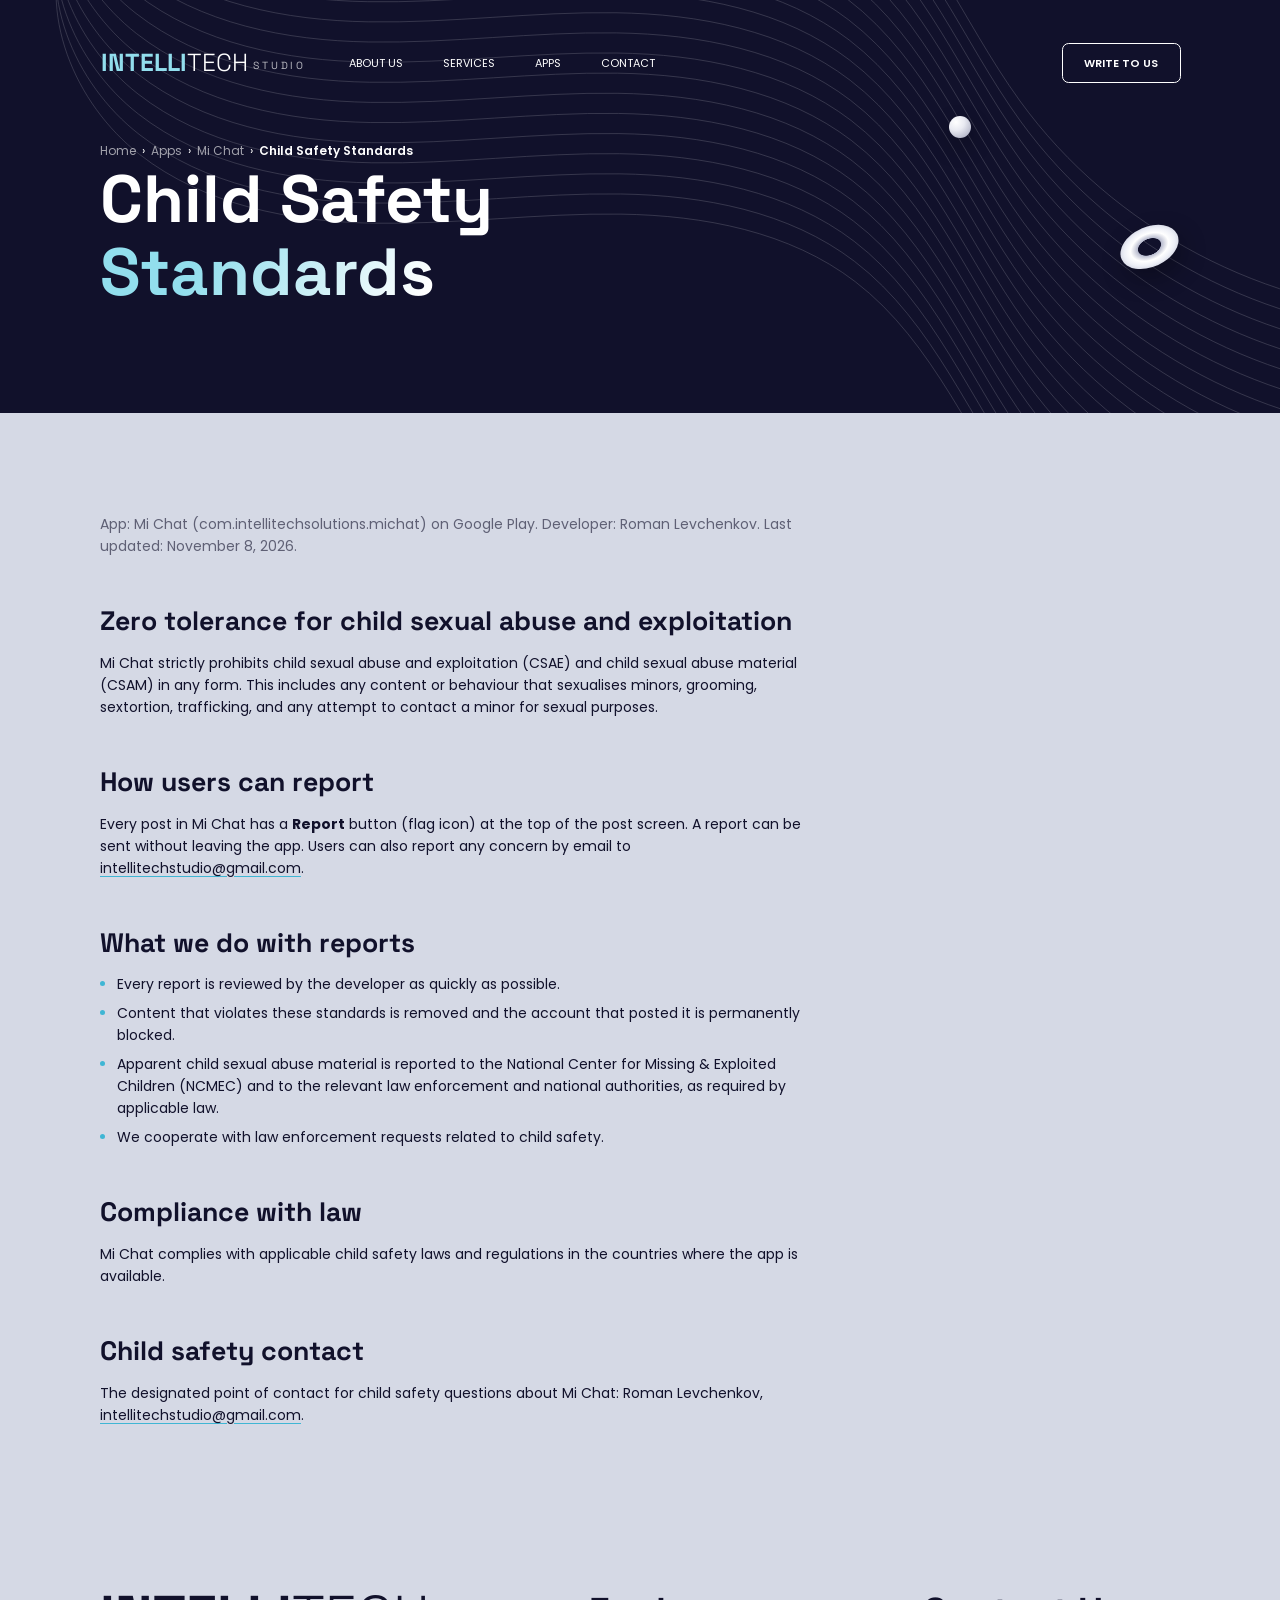
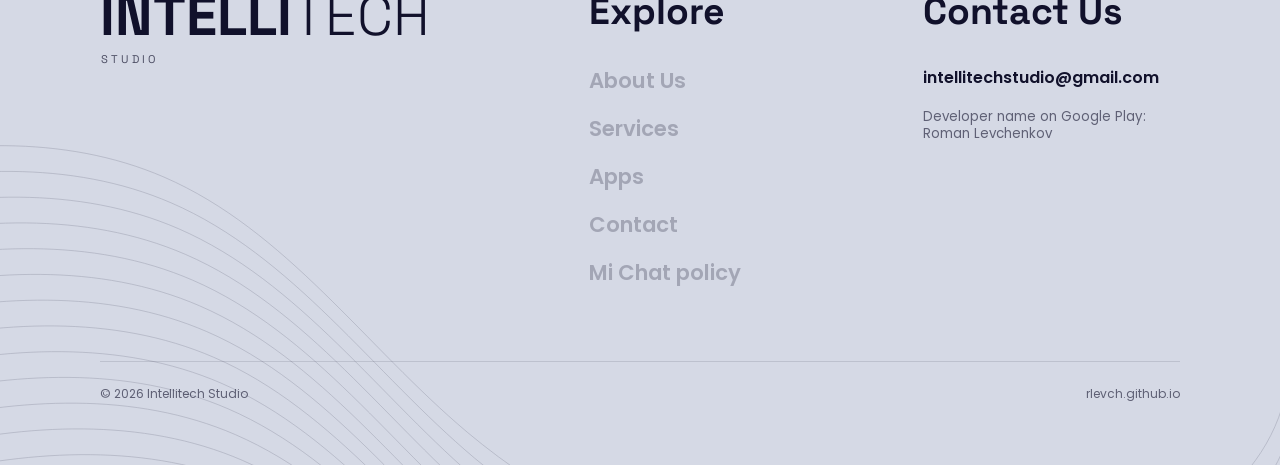
==== commit 4a6f4596: "Add inner pages (About, Services, Apps, app pages, Contact) and real app images Co-Authored-By: Clau" ====
--- a/michat/child-safety.html
+++ b/michat/child-safety.html
@@ -4,28 +4,30 @@
 <meta charset="utf-8">
 <meta name="viewport" content="width=device-width, initial-scale=1">
 <title>Mi Chat - Child Safety Standards</title>
+<meta name="description" content="Child safety standards of the Mi Chat app.">
 <link rel="preconnect" href="https://fonts.googleapis.com">
 <link rel="preconnect" href="https://fonts.gstatic.com" crossorigin>
 <link href="https://fonts.googleapis.com/css2?family=Poppins:ital,wght@0,400;0,600;1,300&family=Space+Grotesk:wght@300;400;700&display=swap" rel="stylesheet">
-<link rel="stylesheet" href="../styles/site.css">
+<link rel="stylesheet" href="../styles/site.css?v=6fcd1b85">
 </head>
 <body>
 <div class="page">
-  <section class="pagehead">
+  <section class="pagehead" style="height:calc(620 * var(--u))">
     <div class="waves"><img src="../assets/hero-waves.svg" alt=""></div>
     <header class="nav">
       <a class="logo" href="../"><b>Intelli</b>tech<small>Studio</small></a>
       <nav class="links">
-        <a href="../#services">Services</a>
-        <a href="../#how">How we work</a>
-        <a href="../#apps">Apps</a>
-        <a href="../#documents">Documents</a>
-        <a href="../#contact">Contact</a>
+        <a href="../about.html">About Us</a>
+        <a href="../services.html">Services</a>
+        <a href="../apps.html">Apps</a>
+        <a href="../contact.html">Contact</a>
       </nav>
-      <a class="btn small" href="mailto:intellitechstudio@gmail.com">Contact</a>
+      <a class="btn small" href="../contact.html">Write to us</a>
     </header>
+    <span class="ball float" style="left:calc(1424 * var(--u));top:calc(174 * var(--u));width:calc(33 * var(--u));height:calc(33 * var(--u))" aria-hidden="true"></span>
+    <span class="ring float" style="left:calc(1679 * var(--u));top:calc(341 * var(--u));width:calc(91 * var(--u));height:calc(60 * var(--u));animation-delay:-3s" aria-hidden="true"></span>
     <div class="title">
-      <div class="crumbs"><a href="../">Home</a> &nbsp;&rsaquo;&nbsp; Mi Chat</div>
+      <div class="crumbs"><a href="../">Home</a> &nbsp;&rsaquo;&nbsp; <a href="../apps.html">Apps</a> &nbsp;&rsaquo;&nbsp; <a href="../apps/michat.html">Mi Chat</a> &nbsp;&rsaquo;&nbsp; <b>Child Safety Standards</b></div>
       <h1>Child Safety<br><span class="gr">Standards</span></h1>
     </div>
   </section>
@@ -59,10 +61,11 @@
     <div><a class="logo" href="../"><b>Intelli</b>tech<small>Studio</small></a></div>
     <div class="col">
       <h3>Explore</h3>
-      <a href="../#services">Services</a>
-      <a href="../#how">How we work</a>
-      <a href="../#apps">Apps</a>
-      <a href="../#documents">Documents</a>
+      <a href="../about.html">About Us</a>
+      <a href="../services.html">Services</a>
+      <a href="../apps.html">Apps</a>
+      <a href="../contact.html">Contact</a>
+      <a href="../michat/child-safety.html">Mi Chat policy</a>
     </div>
     <div class="col">
       <h3>Contact Us</h3>
--- a/styles/site.css
+++ b/styles/site.css
@@ -73,7 +73,7 @@
 .card:nth-child(5) { grid-column: 1095 / span 520; }
 .card .ico { height: calc(100 * var(--u)); display: flex; align-items: center; }
 .card .ico img { display: block; }
-.card h3 { font-size: calc(56 * var(--u)); line-height: 1.276; margin-top: auto; padding-top: calc(120 * var(--u)); }
+.card h3 { font-size: calc(56 * var(--u)); line-height: 1.276; padding-top: calc(136 * var(--u)); }
 .card p { margin-top: calc(14 * var(--u)); max-width: 30em; opacity: .9; }
 .card .arr { position: absolute; right: calc(56 * var(--u)); width: calc(80 * var(--u)); }
 .card:nth-child(-n+2) .arr { bottom: calc(64 * var(--u)); }
@@ -229,3 +229,212 @@
   .doc { padding: 54px 24px 40px; }
   .ring, .ball { display: none; }
 }
+
+/* ===== inner pages (About, Services, Apps, App detail, Contact) ===== */
+.nav .links a.on { font-weight: 600; }
+.pagehead { height: calc(496 * var(--u)); }
+.pagehead .title { top: calc(213 * var(--u)); }
+.pagehead .crumbs { line-height: calc(26 * var(--u)); margin-bottom: calc(4 * var(--u)); }
+.pagehead .crumbs b { font-weight: 600; }
+.sec { padding: 0 calc(150 * var(--u)); position: relative; }
+.h6 { font-family: var(--body); font-weight: 600; font-size: max(18px, calc(32 * var(--u))); line-height: 1.25; }
+.cap { font-size: max(11px, calc(16 * var(--u))); line-height: 1.6; letter-spacing: .3em; text-transform: uppercase; }
+
+/* centered CTA */
+.cta2 { position: relative; overflow: hidden; text-align: center; padding: calc(200 * var(--u)) calc(150 * var(--u)) calc(220 * var(--u)); }
+.cta2 .waves { left: calc(-500 * var(--u)); top: calc(-420 * var(--u)); opacity: .8; }
+.cta2 > * { position: relative; }
+.cta2 h2 { font-size: calc(100 * var(--u)); line-height: calc(110 * var(--u)); }
+.cta2 h2 .it { font-size: calc(100 * var(--u)); }
+.cta2 .btn { margin-top: calc(64 * var(--u)); width: calc(399 * var(--u)); }
+
+/* dark footer variant */
+.footer.dark { background: var(--navy); color: #fff; border-top: 1px solid rgba(255,255,255,.12); }
+.footer.dark .logo, .footer.dark .logo b { color: #fff; }
+.footer.dark .logo b { color: var(--cyan); }
+.footer.dark .fw { filter: invert(1); opacity: .5; }
+.footer.dark .copy { border-top-color: rgba(255,255,255,.2); }
+
+/* about */
+.about2 { display: flex; justify-content: space-between; align-items: flex-end; padding: calc(55 * var(--u)) calc(150 * var(--u)) calc(200 * var(--u)); }
+.about2 h2 { width: calc(760 * var(--u)); }
+.about2 .txt { width: calc(625 * var(--u)); }
+.about2 .txt p + p { margin-top: calc(30 * var(--u)); }
+.four { display: grid; grid-template-columns: repeat(4, 1fr); gap: calc(80 * var(--u)); padding: calc(200 * var(--u)) calc(150 * var(--u)) 0; }
+.four .ic { height: calc(140 * var(--u)); display: flex; align-items: flex-end; }
+.four .ic img, .four .ic .code-ico { filter: brightness(0) saturate(100%) invert(8%) sepia(30%) saturate(2500%) hue-rotate(215deg); height: calc(110 * var(--u)); width: auto; }
+.four .ic .code-ico { width: calc(110 * var(--u)); filter: none; }
+.four .ic .code-ico img { height: auto; }
+.four h3 { margin: calc(75 * var(--u)) 0 calc(16 * var(--u)); text-transform: lowercase; }
+.nums { margin: calc(80 * var(--u)) calc(150 * var(--u)) 0; padding: calc(120 * var(--u)) calc(105 * var(--u)); border-radius: calc(50 * var(--u)); background: var(--navy); color: #fff; display: grid; grid-template-columns: repeat(3, 1fr); text-align: center; }
+.nums b { display: block; font-family: var(--display); font-size: calc(100 * var(--u)); line-height: calc(110 * var(--u)); color: var(--cyan); }
+.nums span { display: block; margin-top: calc(24 * var(--u)); }
+.pad-b { padding-bottom: calc(200 * var(--u)); }
+
+/* services grid + how it works */
+.grid3 { display: grid; grid-template-columns: repeat(3, 1fr); gap: calc(30 * var(--u)); padding: 0 calc(150 * var(--u)); }
+.grid3 .card { grid-column: auto !important; min-height: calc(582 * var(--u)); }
+.grid3 .card p { padding-right: 0 !important; max-width: calc(400 * var(--u)); }
+.grid3 .card .arr { top: calc(74 * var(--u)); bottom: auto !important; }
+.grid3 .card.on .arr, .grid3 .card:hover .arr { display: none; }
+.grid3 .card.on .arr.circle, .grid3 .card:hover .arr.circle { display: block; }
+.card svg.ui { width: calc(100 * var(--u)); height: calc(100 * var(--u)); stroke: #fff; fill: none; stroke-width: 5; stroke-linecap: round; stroke-linejoin: round; }
+.steps { padding: calc(200 * var(--u)) calc(150 * var(--u)) 0; display: flex; flex-direction: column; align-items: center; text-align: center; }
+.step { display: flex; flex-direction: column; align-items: center; }
+.step .ln { position: relative; width: 2px; height: calc(233 * var(--u)); margin: calc(72 * var(--u)) 0 calc(60 * var(--u)); background: #fff; }
+.step .ln::before, .step .ln::after { content: ""; position: absolute; left: 50%; width: calc(22 * var(--u)); height: calc(22 * var(--u)); margin-left: calc(-11 * var(--u)); border-radius: 50%; background: #fff; }
+.step .ln::before { top: calc(-11 * var(--u)); } .step .ln::after { bottom: calc(-11 * var(--u)); }
+.step:first-of-type .ln, .step:first-of-type .ln::before, .step:first-of-type .ln::after { background: var(--cyan); }
+.step .bx { width: calc(100 * var(--u)); height: calc(100 * var(--u)); border-radius: calc(20 * var(--u)); border: 1px solid rgba(255,255,255,.2); background: var(--glass); display: grid; place-items: center; }
+.step .bx img, .step .bx .code-ico { width: calc(52 * var(--u)); height: calc(52 * var(--u)); object-fit: contain; }
+.step .n { margin-top: calc(50 * var(--u)); font-weight: 600; }
+.step h3 { font-size: calc(56 * var(--u)); line-height: 1.276; color: var(--cyan); margin: calc(14 * var(--u)) 0 calc(24 * var(--u)); }
+.step p { width: calc(460 * var(--u)); }
+
+/* app cards (Projects grid) */
+.pgrid { display: grid; grid-template-columns: repeat(3, 1fr); gap: calc(30 * var(--u)); padding: calc(128 * var(--u)) calc(150 * var(--u)) 0; }
+.pcard { position: relative; display: flex; flex-direction: column; justify-content: flex-end; height: calc(653 * var(--u)); padding: calc(40 * var(--u)); border-radius: calc(50 * var(--u)); overflow: hidden; background: #0b0b1c; color: #fff; transition: transform .25s, box-shadow .25s; }
+.pcard > img.bg { position: absolute; inset: 0; width: 100%; height: 100%; object-fit: cover; object-position: top center; transition: transform .5s; }
+.pcard::after { content: ""; position: absolute; inset: 0; background: linear-gradient(to bottom, rgba(17,17,43,0) 38%, rgba(17,17,43,.92) 78%, #11112b 100%); }
+.pcard > *:not(img) { position: relative; z-index: 1; }
+.pcard:hover { transform: translateY(-6px); box-shadow: 0 0 calc(50 * var(--u)) rgba(146,222,237,.6); }
+.pcard:hover > img.bg { transform: scale(1.04); }
+.pcard .yr { letter-spacing: .3em; }
+.pcard .go { position: absolute; z-index: 2; right: calc(40 * var(--u)); bottom: calc(52 * var(--u)); width: calc(56 * var(--u)); filter: invert(1); }
+.apps .pcard.tall { flex: 1; height: auto; min-height: calc(760 * var(--u)); padding: calc(72 * var(--u)); }
+.apps .pcard.low { height: calc(539 * var(--u)); margin-top: calc(30 * var(--u)); padding: calc(72 * var(--u)); }
+.apps .pcard .go { right: calc(72 * var(--u)); bottom: calc(84 * var(--u)); width: calc(64 * var(--u)); }
+.app.on .aic { width: calc(86 * var(--u)); height: calc(86 * var(--u)); border-radius: calc(20 * var(--u)); }
+.app.on .h3 { margin: calc(28 * var(--u)) 0 calc(20 * var(--u)); }
+
+/* app detail (light page) */
+body.lightp { background: var(--light); color: var(--navy); }
+.lightp .waves img { filter: invert(1); opacity: .6; }
+.lightp .nav .logo, .lightp .nav .logo b { color: var(--navy); }
+.lightp .nav .links a:hover { color: #2a8ea6; }
+.lightp .btn { background: transparent; border-color: var(--navy); color: var(--navy); }
+.lightp .btn img { filter: invert(1); }
+.lightp .btn:hover { background: var(--navy); color: #fff; }
+.lightp .btn:hover img { filter: none; }
+.shotbox { position: relative; overflow: hidden; margin: 0 calc(150 * var(--u)); height: calc(665 * var(--u)); border-radius: calc(50 * var(--u)); background: var(--navy); display: flex; align-items: center; justify-content: center; gap: calc(44 * var(--u)); }
+.shotbox .wv { position: absolute; inset: 0; background: url(../assets/hero-waves.svg) center / 150% auto no-repeat; opacity: .9; }
+.shotbox img { position: relative; height: calc(545 * var(--u)); width: auto; border-radius: calc(26 * var(--u)); box-shadow: 0 calc(20 * var(--u)) calc(60 * var(--u)) rgba(0,0,0,.45); }
+.shotbox img.sq { height: calc(440 * var(--u)); border-radius: calc(50 * var(--u)); }
+.meta4 { display: grid; grid-template-columns: calc(327 * var(--u)) calc(336 * var(--u)) calc(245 * var(--u)) 1fr; padding: calc(48 * var(--u)) calc(150 * var(--u)) 0; }
+.meta4 b { display: block; margin-top: calc(16 * var(--u)); }
+.blk { padding: calc(80 * var(--u)) calc(150 * var(--u)) 0; }
+.blk h2 { font-size: calc(56 * var(--u)); line-height: 1.276; margin-bottom: calc(40 * var(--u)); }
+.two { display: grid; grid-template-columns: calc(887 * var(--u)) calc(702 * var(--u)); justify-content: space-between; align-items: start; }
+.strat { border-radius: calc(50 * var(--u)); border: 1px solid rgba(255,255,255,.2); background: var(--glass); box-shadow: calc(5 * var(--u)) calc(10 * var(--u)) calc(50 * var(--u)) rgba(17,17,43,.05); padding: calc(36 * var(--u)) calc(87 * var(--u)) calc(48 * var(--u)); }
+.strat h2 { margin-bottom: calc(34 * var(--u)); }
+.strat li { list-style: none; position: relative; padding-left: 1.1em; margin-bottom: calc(16 * var(--u)); color: #2a8ea6; }
+.strat li::before { content: ""; position: absolute; left: 0; top: .55em; width: .3em; height: .3em; border-radius: 50%; background: currentColor; }
+.strat ul { margin: 0; padding: 0; }
+.res { display: grid; grid-template-columns: repeat(3, 1fr); gap: calc(30 * var(--u)); }
+.res > div { display: grid; grid-template-columns: calc(183 * var(--u)) 1fr; }
+.res i { font-style: normal; width: calc(120 * var(--u)); height: calc(120 * var(--u)); border-radius: 50%; background: var(--cyan); color: #fff; display: grid; place-items: center; }
+.res h3 { margin: calc(120 * var(--u)) 0 calc(24 * var(--u)); grid-column: 2; }
+.res p { grid-column: 2; }
+.bigcta { position: relative; overflow: hidden; margin: calc(200 * var(--u)) calc(150 * var(--u)) calc(200 * var(--u)); padding: calc(72 * var(--u)) calc(80 * var(--u)); min-height: calc(642 * var(--u)); border-radius: calc(50 * var(--u)); background: var(--navy); color: #fff; display: flex; flex-direction: column; justify-content: space-between; }
+.bigcta .wv { position: absolute; inset: 0; background: url(../assets/hero-waves.svg) 120% 120% / 140% auto no-repeat; opacity: .8; }
+.bigcta > *:not(.wv) { position: relative; }
+.bigcta .btn { align-self: flex-end; background: #fff; border-color: #fff; color: var(--navy); width: calc(399 * var(--u)); }
+.bigcta .btn img { filter: invert(1); }
+.bigcta .btn:hover { background: var(--cyan); border-color: var(--cyan); }
+
+/* contact */
+.touch { display: grid; grid-template-columns: 1fr calc(363 * var(--u)) calc(497 * var(--u)); gap: calc(30 * var(--u)); align-items: end; padding: calc(50 * var(--u)) calc(150 * var(--u)) 0; }
+.info { height: calc(264 * var(--u)); border-radius: calc(25 * var(--u)); border: 1px solid rgba(255,255,255,.2); background: var(--glass); padding: calc(56 * var(--u)); display: flex; flex-direction: column; justify-content: flex-end; transition: background .25s, color .25s; }
+a.info:hover { background: var(--cyan); color: var(--navy); }
+.info small { font-size: max(11px, calc(16 * var(--u))); opacity: .8; }
+.info b { font-weight: 600; font-size: max(14px, calc(24 * var(--u))); margin-top: calc(16 * var(--u)); word-break: break-all; }
+.formrow { display: grid; grid-template-columns: 1fr calc(978 * var(--u)); gap: calc(30 * var(--u)); padding: calc(80 * var(--u)) calc(150 * var(--u)) 0; align-items: start; }
+.note { position: relative; overflow: hidden; min-height: calc(722 * var(--u)); border-radius: calc(50 * var(--u)); border: 1px solid rgba(255,255,255,.2); background: var(--glass); padding: calc(64 * var(--u)); display: flex; flex-direction: column; justify-content: flex-end; }
+.note .wv { position: absolute; inset: 0; background: url(../assets/hero-waves.svg) 30% 0 / 300% auto no-repeat; opacity: .9; }
+.note > *:not(.wv) { position: relative; }
+.note p { margin-top: calc(24 * var(--u)); }
+.form { border-radius: calc(50 * var(--u)); background: var(--cyan); color: var(--navy); box-shadow: 0 0 calc(50 * var(--u)) rgba(146,222,237,.6); padding: calc(32 * var(--u)) calc(40 * var(--u)) calc(44 * var(--u)); }
+.form h2 { font-size: calc(56 * var(--u)); line-height: 1.276; }
+.form > p { margin: calc(16 * var(--u)) 0 calc(40 * var(--u)); }
+.form .fl { display: grid; grid-template-columns: 1fr 1fr; gap: calc(24 * var(--u)); }
+.form label { display: block; font-weight: 600; font-size: max(12px, calc(16 * var(--u))); }
+.form input, .form textarea { display: block; width: 100%; margin-top: calc(8 * var(--u)); border: 0; outline: 0; border-radius: calc(15 * var(--u)); background: #fff; color: var(--navy); font: inherit; padding: 0 calc(32 * var(--u)); height: calc(80 * var(--u)); min-height: 44px; }
+.form textarea { height: calc(205 * var(--u)); min-height: 120px; padding-top: calc(22 * var(--u)); resize: vertical; }
+.form input:focus, .form textarea:focus { box-shadow: 0 0 0 2px var(--navy); }
+.form .msg { margin-top: calc(24 * var(--u)); }
+.form .act { display: flex; justify-content: space-between; align-items: center; gap: calc(30 * var(--u)); margin-top: calc(24 * var(--u)); }
+.form .act span { font-size: max(11px, calc(16 * var(--u))); line-height: 1.6; max-width: calc(532 * var(--u)); opacity: .8; }
+.form button { border: 0; cursor: pointer; height: calc(80 * var(--u)); min-height: 46px; padding: 0 calc(54 * var(--u)); border-radius: calc(15 * var(--u)); background: var(--navy); color: #fff; font: 600 max(12px, calc(16 * var(--u)))/1 var(--body); text-transform: uppercase; transition: background .2s; }
+.form button:hover { background: #2a2a55; }
+
+@media (max-width: 900px) {
+  .pagehead .title { margin-top: 54px; }
+  .pagehead { height: auto !important; }
+  .grid3 .card p { max-width: none; }
+  .sec, .grid3, .pgrid, .blk, .meta4, .touch, .formrow, .four, .steps { padding-left: 24px; padding-right: 24px; }
+  .cta2 { padding: 90px 24px 100px; }
+  .cta2 h2, .cta2 h2 .it { font-size: 9.6vw; line-height: 1.15; }
+  .cta2 .btn { margin-top: 30px; }
+  .about2 { display: block; padding: 10px 24px 80px; }
+  .about2 h2, .about2 .txt { width: auto; }
+  .about2 .txt { margin-top: 26px; }
+  .about2 .txt p + p { margin-top: 14px; }
+  .four { grid-template-columns: 1fr 1fr; gap: 34px 20px; padding-top: 70px; }
+  .four .ic { height: 56px; }
+  .four .ic img, .four .ic .code-ico { height: 50px; }
+  .four .ic .code-ico { width: 50px; }
+  .four h3 { margin: 18px 0 6px; }
+  .nums { margin: 50px 24px 0; padding: 34px 20px; border-radius: 26px; grid-template-columns: 1fr; gap: 26px; }
+  .nums b { font-size: 56px; line-height: 1; }
+  .nums span { margin-top: 6px; }
+  .pad-b { padding-bottom: 70px; }
+  .grid3 { grid-template-columns: 1fr; gap: 16px; }
+  .grid3 .card { min-height: 0; }
+  .grid3 .card h3 { padding-top: 34px; }
+  .card svg.ui { width: 54px; height: 54px; }
+  .steps { padding-top: 90px; }
+  .step .ln { height: 90px; margin: 34px 0 30px; }
+  .step .ln::before, .step .ln::after { width: 12px; height: 12px; margin-left: -6px; }
+  .step .ln::before { top: -6px; } .step .ln::after { bottom: -6px; }
+  .step .bx { width: 64px; height: 64px; border-radius: 14px; }
+  .step .bx img, .step .bx .code-ico { width: 32px; height: 32px; }
+  .step .n { margin-top: 22px; }
+  .step h3 { font-size: 28px; margin: 6px 0 10px; }
+  .step p { width: auto; max-width: 330px; }
+  .pgrid { grid-template-columns: 1fr; gap: 16px; padding-top: 10px; }
+  .pcard, .apps .pcard.tall, .apps .pcard.low { height: 380px; min-height: 0; flex: none; padding: 28px; border-radius: 26px; margin-top: 0; }
+  .apps .pcard.low, .apps .col + .col { margin-top: 16px; }
+  .pcard .go, .apps .pcard .go { right: 28px; bottom: 34px; width: 34px; }
+  .app.on .aic { width: 56px; height: 56px; border-radius: 14px; }
+  .shotbox { margin: 0 24px; height: auto; padding: 26px 0 26px 20px; border-radius: 26px; gap: 14px; justify-content: flex-start; overflow-x: auto; }
+  .shotbox .wv { display: none; }
+  .shotbox img { height: 360px; border-radius: 16px; }
+  .shotbox img.sq { height: 220px; border-radius: 26px; }
+  .meta4 { grid-template-columns: 1fr 1fr; gap: 22px 16px; padding-top: 30px; }
+  .meta4 b { margin-top: 4px; }
+  .blk { padding-top: 46px; }
+  .blk h2, .form h2 { font-size: 28px; margin-bottom: 14px; }
+  .two { display: block; }
+  .strat { margin-top: 30px; border-radius: 26px; padding: 26px 28px; }
+  .strat li { margin-bottom: 8px; }
+  .res { grid-template-columns: 1fr; gap: 26px; }
+  .res > div { grid-template-columns: 70px 1fr; }
+  .res i { width: 52px; height: 52px; }
+  .res h3 { margin: 0 0 6px; grid-row: 1; }
+  .res i { grid-row: 1 / 3; }
+  .bigcta { margin: 70px 24px; padding: 34px 28px; min-height: 0; border-radius: 26px; gap: 30px; }
+  .bigcta .btn { align-self: flex-start; }
+  .touch { grid-template-columns: 1fr; gap: 16px; padding-top: 10px; }
+  .info { height: auto; padding: 26px; border-radius: 18px; }
+  .info b { margin-top: 6px; }
+  .formrow { grid-template-columns: 1fr; gap: 16px; padding-top: 16px; }
+  .note { min-height: 0; padding: 30px 28px; border-radius: 26px; order: 2; }
+  .note p { margin-top: 10px; }
+  .form { border-radius: 26px; padding: 28px 24px 30px; }
+  .form > p { margin: 6px 0 20px; }
+  .form .fl { grid-template-columns: 1fr; gap: 14px; }
+  .form input, .form textarea { margin-top: 6px; padding: 0 16px; border-radius: 12px; }
+  .form textarea { padding-top: 12px; }
+  .form .msg { margin-top: 14px; }
+  .form .act { flex-direction: column; align-items: stretch; margin-top: 16px; gap: 14px; }
+}
